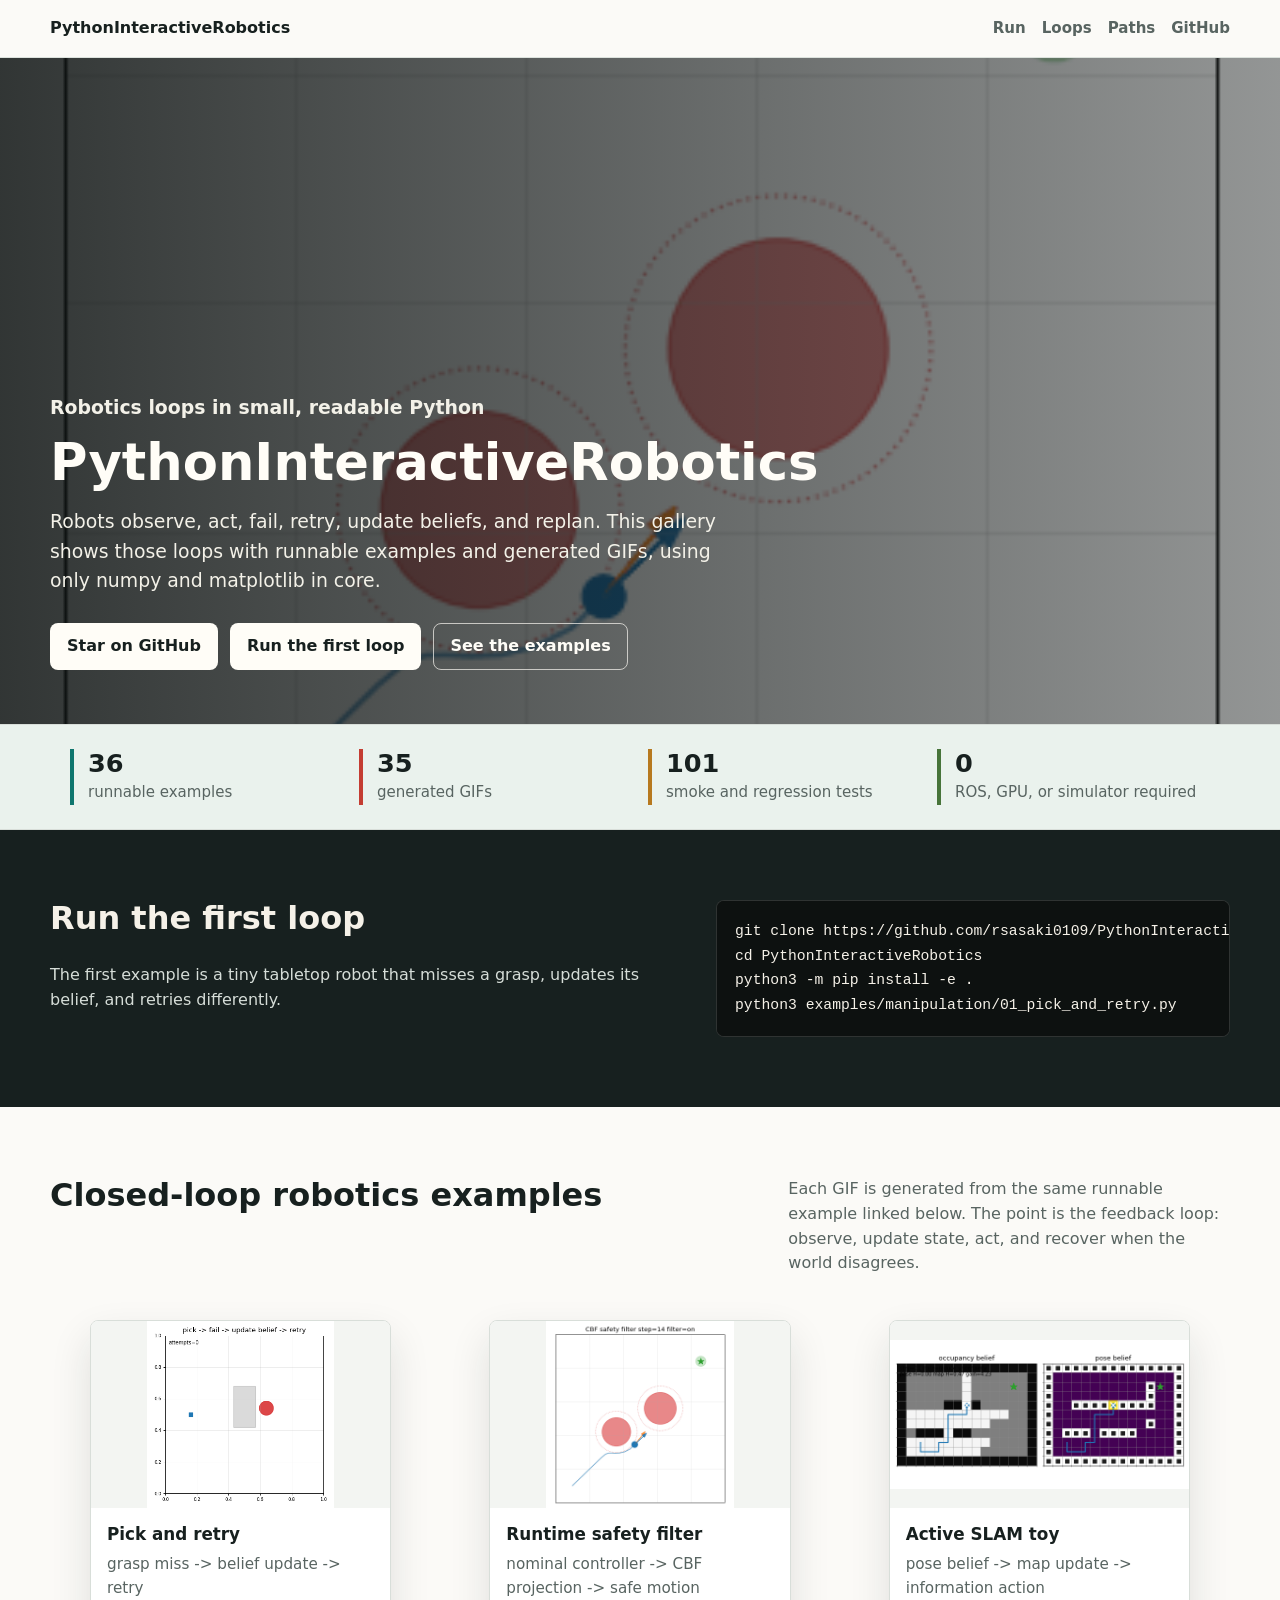
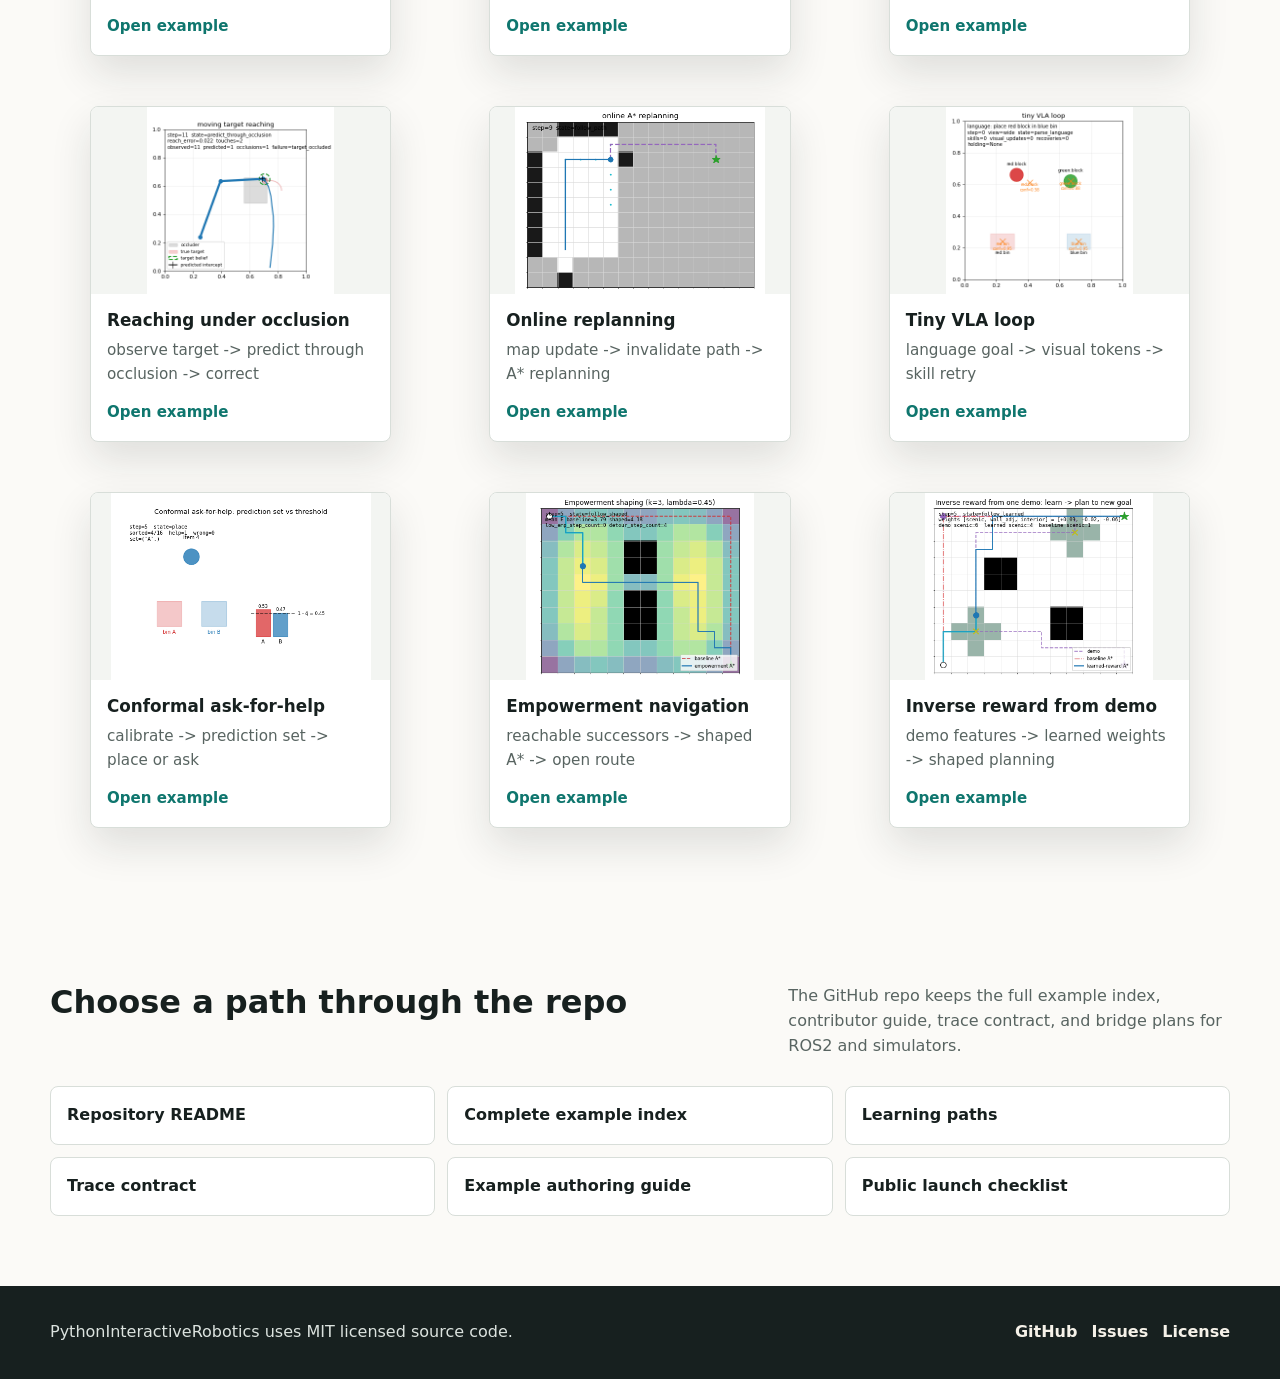
==== docs/index.html @ 3c20626b "Add public gallery and Pages deployment" ====
<!doctype html>
<html lang="en">
  <head>
    <meta charset="utf-8">
    <meta name="viewport" content="width=device-width, initial-scale=1">
    <title>PythonInteractiveRobotics</title>
    <meta
      name="description"
      content="Minimal Python robotics examples for planning, manipulation, active perception, and embodied AI. No ROS, GPU, or heavy simulator."
    >
    <link rel="canonical" href="https://rsasaki0109.github.io/PythonInteractiveRobotics/">
    <meta name="theme-color" content="#17201f">
    <meta property="og:type" content="website">
    <meta property="og:title" content="PythonInteractiveRobotics">
    <meta
      property="og:description"
      content="Minimal Python robotics examples for planning, manipulation, active perception, and embodied AI. No ROS, GPU, or heavy simulator."
    >
    <meta property="og:url" content="https://rsasaki0109.github.io/PythonInteractiveRobotics/">
    <meta
      property="og:image"
      content="https://rsasaki0109.github.io/PythonInteractiveRobotics/assets/gifs/safety_filter_cbf.gif"
    >
    <meta name="twitter:card" content="summary_large_image">
    <meta name="twitter:title" content="PythonInteractiveRobotics">
    <meta
      name="twitter:description"
      content="Closed-loop robotics examples in small, runnable Python with numpy and matplotlib."
    >
    <meta
      name="twitter:image"
      content="https://rsasaki0109.github.io/PythonInteractiveRobotics/assets/gifs/safety_filter_cbf.gif"
    >
    <link rel="stylesheet" href="site.css">
  </head>
  <body>
    <nav class="site-nav" aria-label="Primary navigation">
      <a class="brand" href="#top">PythonInteractiveRobotics</a>
      <div class="nav-links">
        <a href="#run">Run</a>
        <a href="#loops">Loops</a>
        <a href="#paths">Paths</a>
        <a href="https://github.com/rsasaki0109/PythonInteractiveRobotics">GitHub</a>
      </div>
    </nav>

    <header class="hero" id="top">
      <div class="hero-content">
        <p class="eyebrow">Robotics loops in small, readable Python</p>
        <h1>Python<wbr>Interactive<wbr>Robotics</h1>
        <p>
          Robots observe, act, fail, retry, update beliefs, and replan. This
          gallery shows those loops with runnable examples and generated GIFs,
          using only numpy and matplotlib in core.
        </p>
        <div class="hero-actions">
          <a
            class="action-link"
            href="https://github.com/rsasaki0109/PythonInteractiveRobotics"
            aria-label="Star PythonInteractiveRobotics on GitHub"
          >Star on GitHub</a>
          <a class="action-link" href="#run">Run the first loop</a>
          <a class="action-link secondary" href="#loops">See the examples</a>
        </div>
      </div>
    </header>

    <section class="stats" aria-label="Project snapshot">
      <div class="stats-inner">
        <div class="stat">
          <strong>36</strong>
          <span>runnable examples</span>
        </div>
        <div class="stat">
          <strong>35</strong>
          <span>generated GIFs</span>
        </div>
        <div class="stat">
          <strong>101</strong>
          <span>smoke and regression tests</span>
        </div>
        <div class="stat">
          <strong>0</strong>
          <span>ROS, GPU, or simulator required</span>
        </div>
      </div>
    </section>

    <main>
      <section class="section run-panel" id="run">
        <div class="section-inner run-grid">
          <div>
            <h2>Run the first loop</h2>
            <p>
              The first example is a tiny tabletop robot that misses a grasp,
              updates its belief, and retries differently.
            </p>
          </div>
          <pre><code>git clone https://github.com/rsasaki0109/PythonInteractiveRobotics.git
cd PythonInteractiveRobotics
python3 -m pip install -e .
python3 examples/manipulation/01_pick_and_retry.py</code></pre>
        </div>
      </section>

      <section class="section" id="loops">
        <div class="section-inner">
          <div class="section-heading">
            <h2>Closed-loop robotics examples</h2>
            <p>
              Each GIF is generated from the same runnable example linked below.
              The point is the feedback loop: observe, update state, act, and
              recover when the world disagrees.
            </p>
          </div>

          <div class="gallery">
            <figure class="loop-card">
              <img
                src="assets/gifs/pick_and_retry.gif"
                alt="A tabletop robot misses grasps, updates belief, and retries."
              >
              <figcaption>
                <h3>Pick and retry</h3>
                <p>grasp miss -> belief update -> retry</p>
                <a href="https://github.com/rsasaki0109/PythonInteractiveRobotics/blob/main/examples/manipulation/01_pick_and_retry.py">Open example</a>
              </figcaption>
            </figure>

            <figure class="loop-card">
              <img
                src="assets/gifs/safety_filter_cbf.gif"
                alt="A point robot's nominal velocity is projected onto a CBF safe set."
              >
              <figcaption>
                <h3>Runtime safety filter</h3>
                <p>nominal controller -> CBF projection -> safe motion</p>
                <a href="https://github.com/rsasaki0109/PythonInteractiveRobotics/blob/main/examples/navigation/29_safety_filter_cbf.py">Open example</a>
              </figcaption>
            </figure>

            <figure class="loop-card">
              <img
                src="assets/gifs/active_slam_toy.gif"
                alt="An active SLAM agent reduces pose and map uncertainty."
              >
              <figcaption>
                <h3>Active SLAM toy</h3>
                <p>pose belief -> map update -> information action</p>
                <a href="https://github.com/rsasaki0109/PythonInteractiveRobotics/blob/main/examples/navigation/07_active_slam_toy.py">Open example</a>
              </figcaption>
            </figure>

            <figure class="loop-card">
              <img
                src="assets/gifs/moving_target_reaching.gif"
                alt="A two-link arm predicts an occluded moving target and reaches it."
              >
              <figcaption>
                <h3>Reaching under occlusion</h3>
                <p>observe target -> predict through occlusion -> correct</p>
                <a href="https://github.com/rsasaki0109/PythonInteractiveRobotics/blob/main/examples/manipulation/04_moving_target_reaching.py">Open example</a>
              </figcaption>
            </figure>

            <figure class="loop-card">
              <img
                src="assets/gifs/online_replanning_astar.gif"
                alt="A grid robot observes a hidden wall and replans with A star."
              >
              <figcaption>
                <h3>Online replanning</h3>
                <p>map update -> invalidate path -> A* replanning</p>
                <a href="https://github.com/rsasaki0109/PythonInteractiveRobotics/blob/main/examples/navigation/04_online_replanning_astar.py">Open example</a>
              </figcaption>
            </figure>

            <figure class="loop-card">
              <img
                src="assets/gifs/tiny_vla_loop.gif"
                alt="A toy VLA loop parses a goal, reads visual tokens, fails, and retries."
              >
              <figcaption>
                <h3>Tiny VLA loop</h3>
                <p>language goal -> visual tokens -> skill retry</p>
                <a href="https://github.com/rsasaki0109/PythonInteractiveRobotics/blob/main/examples/embodied_ai/19_tiny_vla_loop.py">Open example</a>
              </figcaption>
            </figure>

            <figure class="loop-card">
              <img
                src="assets/gifs/conformal_ask_for_help.gif"
                alt="A sorter asks for help when the conformal prediction set is ambiguous."
              >
              <figcaption>
                <h3>Conformal ask-for-help</h3>
                <p>calibrate -> prediction set -> place or ask</p>
                <a href="https://github.com/rsasaki0109/PythonInteractiveRobotics/blob/main/examples/manipulation/30_conformal_ask_for_help.py">Open example</a>
              </figcaption>
            </figure>

            <figure class="loop-card">
              <img
                src="assets/gifs/empowerment_navigation.gif"
                alt="A grid robot plans through high-empowerment cells."
              >
              <figcaption>
                <h3>Empowerment navigation</h3>
                <p>reachable successors -> shaped A* -> open route</p>
                <a href="https://github.com/rsasaki0109/PythonInteractiveRobotics/blob/main/examples/embodied_ai/32_empowerment_navigation.py">Open example</a>
              </figcaption>
            </figure>

            <figure class="loop-card">
              <img
                src="assets/gifs/inverse_reward_from_demo.gif"
                alt="A grid robot learns a reward from one demonstration and plans to a new goal."
              >
              <figcaption>
                <h3>Inverse reward from demo</h3>
                <p>demo features -> learned weights -> shaped planning</p>
                <a href="https://github.com/rsasaki0109/PythonInteractiveRobotics/blob/main/examples/embodied_ai/33_inverse_reward_from_demo.py">Open example</a>
              </figcaption>
            </figure>
          </div>
        </div>
      </section>

      <section class="section" id="paths">
        <div class="section-inner">
          <div class="section-heading">
            <h2>Choose a path through the repo</h2>
            <p>
              The GitHub repo keeps the full example index, contributor guide,
              trace contract, and bridge plans for ROS2 and simulators.
            </p>
          </div>
          <div class="path-list">
            <a href="https://github.com/rsasaki0109/PythonInteractiveRobotics">Repository README</a>
            <a href="https://github.com/rsasaki0109/PythonInteractiveRobotics/blob/main/examples/README.md">Complete example index</a>
            <a href="learning_paths.md">Learning paths</a>
            <a href="trace.md">Trace contract</a>
            <a href="example_authoring.md">Example authoring guide</a>
            <a href="public_launch.md">Public launch checklist</a>
          </div>
        </div>
      </section>
    </main>

    <footer class="site-footer">
      <div class="section-inner">
        <span>PythonInteractiveRobotics uses MIT licensed source code.</span>
        <div class="footer-links">
          <a href="https://github.com/rsasaki0109/PythonInteractiveRobotics">GitHub</a>
          <a href="https://github.com/rsasaki0109/PythonInteractiveRobotics/issues">Issues</a>
          <a href="https://github.com/rsasaki0109/PythonInteractiveRobotics/blob/main/LICENSE">License</a>
        </div>
      </div>
    </footer>
  </body>
</html>
---- docs/site.css ----
:root {
  color-scheme: light;
  --ink: #17201f;
  --muted: #586461;
  --paper: #fbfaf7;
  --panel: #ffffff;
  --line: #d8ded9;
  --teal: #0f766e;
  --red: #c43d32;
  --gold: #b7791f;
  --green: #47743a;
  --shadow: 0 18px 40px rgba(23, 32, 31, 0.12);
}

* {
  box-sizing: border-box;
}

html {
  scroll-behavior: smooth;
}

body {
  margin: 0;
  background: var(--paper);
  color: var(--ink);
  font-family:
    Inter, ui-sans-serif, system-ui, -apple-system, BlinkMacSystemFont, "Segoe UI",
    sans-serif;
  font-size: 16px;
  line-height: 1.55;
}

a {
  color: inherit;
}

.site-nav {
  align-items: center;
  background: rgba(251, 250, 247, 0.92);
  border-bottom: 1px solid rgba(216, 222, 217, 0.85);
  display: flex;
  gap: 20px;
  justify-content: space-between;
  left: 0;
  min-height: 58px;
  padding: 12px max(20px, calc((100vw - 1180px) / 2));
  position: sticky;
  right: 0;
  top: 0;
  z-index: 10;
}

.brand {
  font-weight: 800;
  text-decoration: none;
}

.nav-links {
  display: flex;
  flex-wrap: wrap;
  gap: 16px;
  justify-content: flex-end;
}

.nav-links a {
  color: var(--muted);
  font-size: 0.94rem;
  font-weight: 700;
  text-decoration: none;
}

.nav-links a:hover {
  color: var(--ink);
}

.hero {
  align-items: end;
  background:
    linear-gradient(90deg, rgba(10, 15, 14, 0.84), rgba(10, 15, 14, 0.44)),
    url("assets/gifs/safety_filter_cbf.gif") center / cover no-repeat;
  color: #fffdf7;
  display: grid;
  min-height: 74vh;
  padding: 84px max(20px, calc((100vw - 1180px) / 2)) 54px;
}

.hero-content {
  max-width: 860px;
  min-width: 0;
}

.eyebrow {
  color: #f0c16a;
  font-size: 0.92rem;
  font-weight: 800;
  margin: 0 0 14px;
}

h1,
h2,
h3,
p {
  margin-top: 0;
}

h1 {
  font-size: 3.2rem;
  line-height: 1.04;
  margin-bottom: 18px;
}

.hero p {
  color: #f3f1e8;
  font-size: 1.18rem;
  max-width: 680px;
}

.hero-actions {
  display: flex;
  flex-wrap: wrap;
  gap: 12px;
  margin-top: 28px;
}

.action-link {
  align-items: center;
  background: #fffdf7;
  border: 1px solid transparent;
  border-radius: 8px;
  color: var(--ink);
  display: inline-flex;
  font-weight: 800;
  min-height: 44px;
  padding: 10px 16px;
  text-decoration: none;
}

.action-link.secondary {
  background: transparent;
  border-color: rgba(255, 253, 247, 0.68);
  color: #fffdf7;
}

.stats {
  background: #eaf2ed;
  border-bottom: 1px solid var(--line);
  border-top: 1px solid var(--line);
}

.stats-inner {
  display: grid;
  gap: 16px;
  grid-template-columns: repeat(4, 1fr);
  margin: 0 auto;
  max-width: 1180px;
  padding: 24px 20px;
}

.stat {
  border-left: 4px solid var(--teal);
  padding-left: 14px;
}

.stat:nth-child(2) {
  border-color: var(--red);
}

.stat:nth-child(3) {
  border-color: var(--gold);
}

.stat:nth-child(4) {
  border-color: var(--green);
}

.stat strong {
  display: block;
  font-size: 1.6rem;
  line-height: 1.15;
}

.stat span {
  color: var(--muted);
  display: block;
  font-size: 0.94rem;
  margin-top: 3px;
}

.section {
  padding: 70px 20px;
}

.section-inner {
  margin: 0 auto;
  max-width: 1180px;
}

.section-heading {
  display: grid;
  gap: 14px;
  grid-template-columns: minmax(0, 0.82fr) minmax(280px, 0.5fr);
  margin-bottom: 28px;
}

.section-heading h2 {
  font-size: 2rem;
  line-height: 1.15;
  margin-bottom: 0;
}

.section-heading p {
  color: var(--muted);
  margin-bottom: 0;
}

.run-panel {
  background: #17201f;
  color: #f5f1e8;
}

.run-grid {
  display: grid;
  gap: 28px;
  grid-template-columns: minmax(0, 0.72fr) minmax(280px, 0.58fr);
}

.run-grid h2 {
  font-size: 2rem;
  line-height: 1.16;
}

.run-grid p {
  color: #d6ddd8;
}

pre {
  background: #0d1110;
  border: 1px solid rgba(255, 255, 255, 0.14);
  border-radius: 8px;
  margin: 0;
  overflow-x: auto;
  padding: 18px;
}

code {
  font-family:
    "SFMono-Regular", Consolas, "Liberation Mono", Menlo, monospace;
  font-size: 0.92rem;
}

.gallery {
  display: grid;
  gap: 18px;
  grid-template-columns: repeat(3, 1fr);
}

.loop-card {
  background: var(--panel);
  border: 1px solid var(--line);
  border-radius: 8px;
  box-shadow: var(--shadow);
  overflow: hidden;
}

.loop-card img {
  aspect-ratio: 16 / 10;
  background: #f3f5f2;
  display: block;
  height: auto;
  object-fit: contain;
  width: 100%;
}

.loop-card figcaption {
  padding: 16px;
}

.loop-card h3 {
  font-size: 1.05rem;
  line-height: 1.25;
  margin-bottom: 8px;
}

.loop-card p {
  color: var(--muted);
  font-size: 0.95rem;
  margin-bottom: 14px;
}

.loop-card a {
  color: var(--teal);
  font-size: 0.94rem;
  font-weight: 800;
  text-decoration: none;
}

.loop-card a:hover {
  text-decoration: underline;
}

.path-list {
  display: grid;
  gap: 12px;
  grid-template-columns: repeat(3, 1fr);
}

.path-list a {
  background: var(--panel);
  border: 1px solid var(--line);
  border-radius: 8px;
  color: var(--ink);
  font-weight: 800;
  min-height: 58px;
  padding: 16px;
  text-decoration: none;
}

.path-list a:hover {
  border-color: var(--teal);
}

.site-footer {
  background: #17201f;
  color: #dce3df;
  padding: 34px 20px;
}

.site-footer .section-inner {
  align-items: center;
  display: flex;
  gap: 18px;
  justify-content: space-between;
}

.footer-links {
  display: flex;
  flex-wrap: wrap;
  gap: 14px;
}

.footer-links a {
  color: #f5f1e8;
  font-weight: 700;
  text-decoration: none;
}

@media (max-width: 920px) {
  .hero {
    min-height: 68vh;
  }

  h1 {
    font-size: 2.4rem;
  }

  .stats-inner,
  .gallery,
  .path-list {
    grid-template-columns: repeat(2, 1fr);
  }

  .section-heading,
  .run-grid {
    grid-template-columns: 1fr;
  }
}

@media (max-width: 640px) {
  body {
    font-size: 15px;
  }

  .site-nav {
    align-items: flex-start;
    flex-direction: column;
    gap: 8px;
  }

  .nav-links {
    justify-content: flex-start;
  }

  .hero {
    min-height: 66vh;
    padding-top: 58px;
  }

  h1 {
    font-size: 2rem;
  }

  .hero p {
    font-size: 1rem;
  }

  .stats-inner,
  .gallery,
  .path-list {
    grid-template-columns: 1fr;
  }

  .site-footer .section-inner {
    align-items: flex-start;
    flex-direction: column;
  }
}
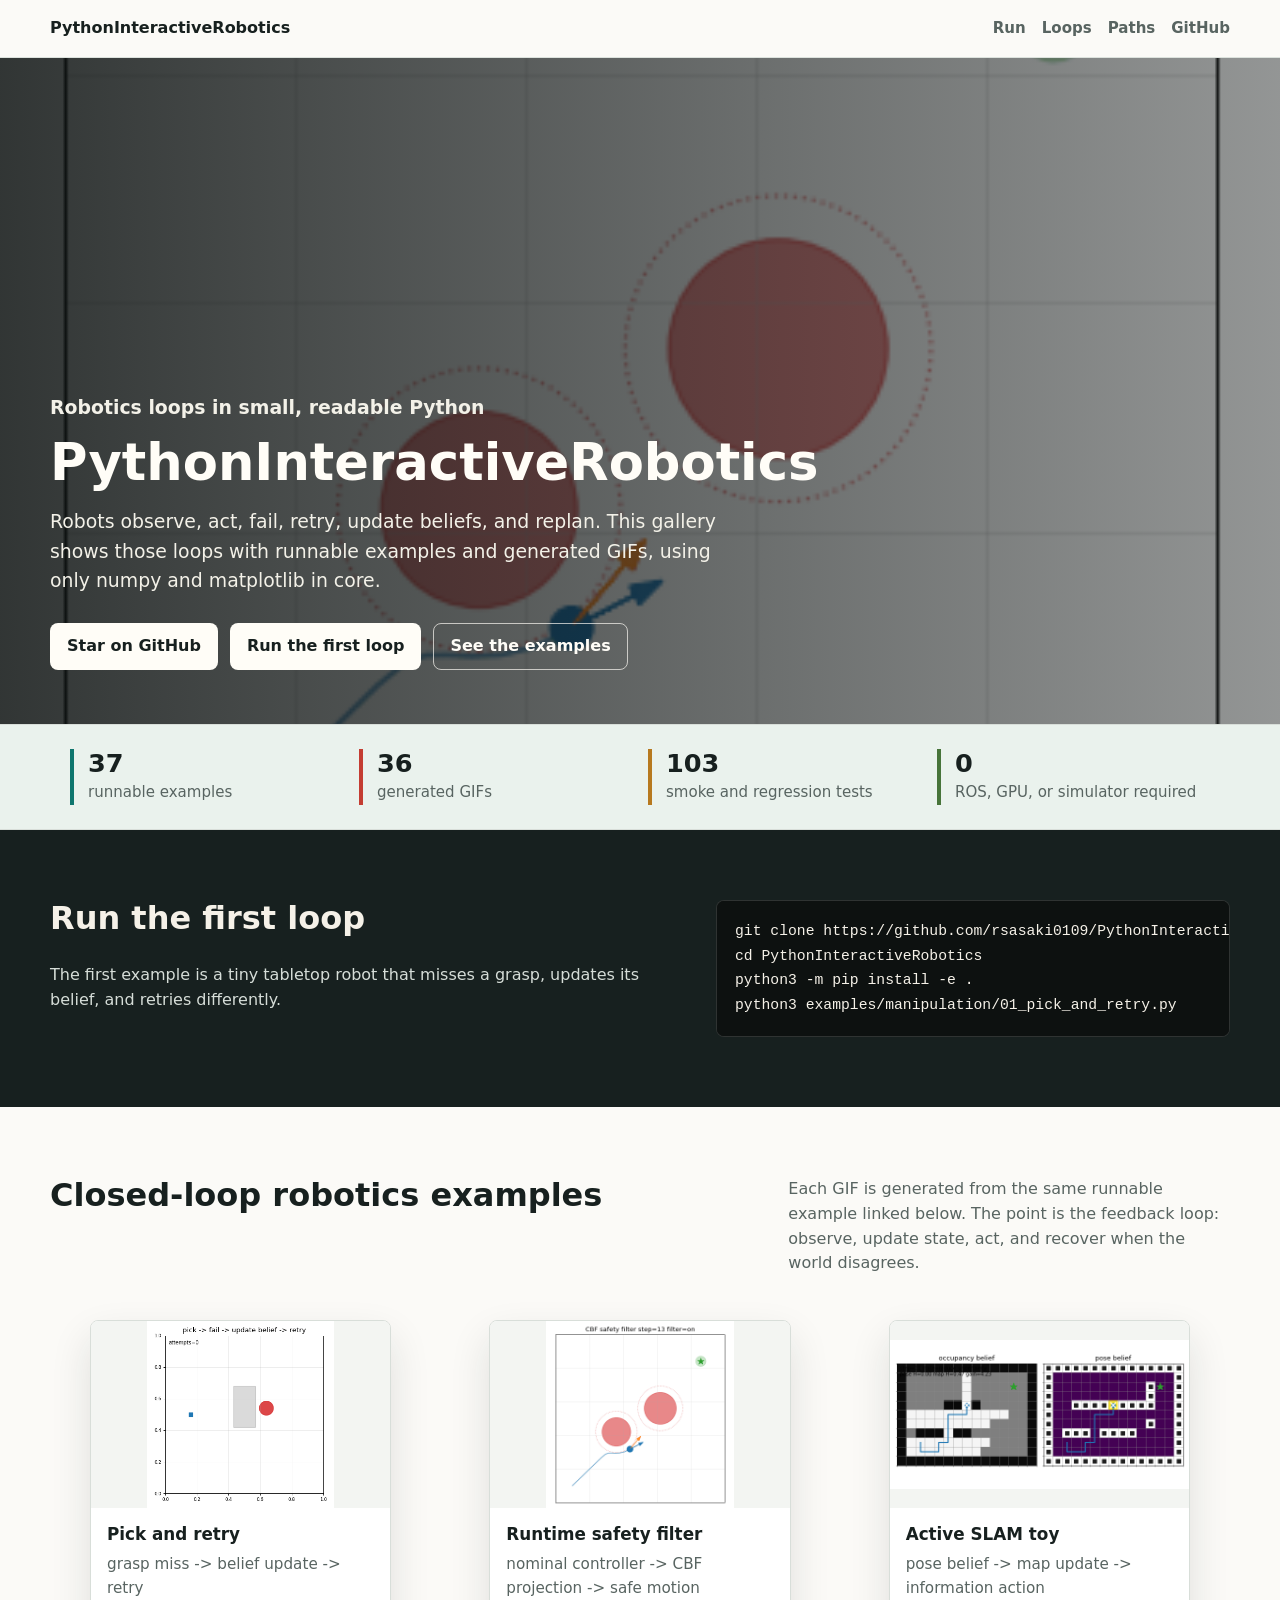
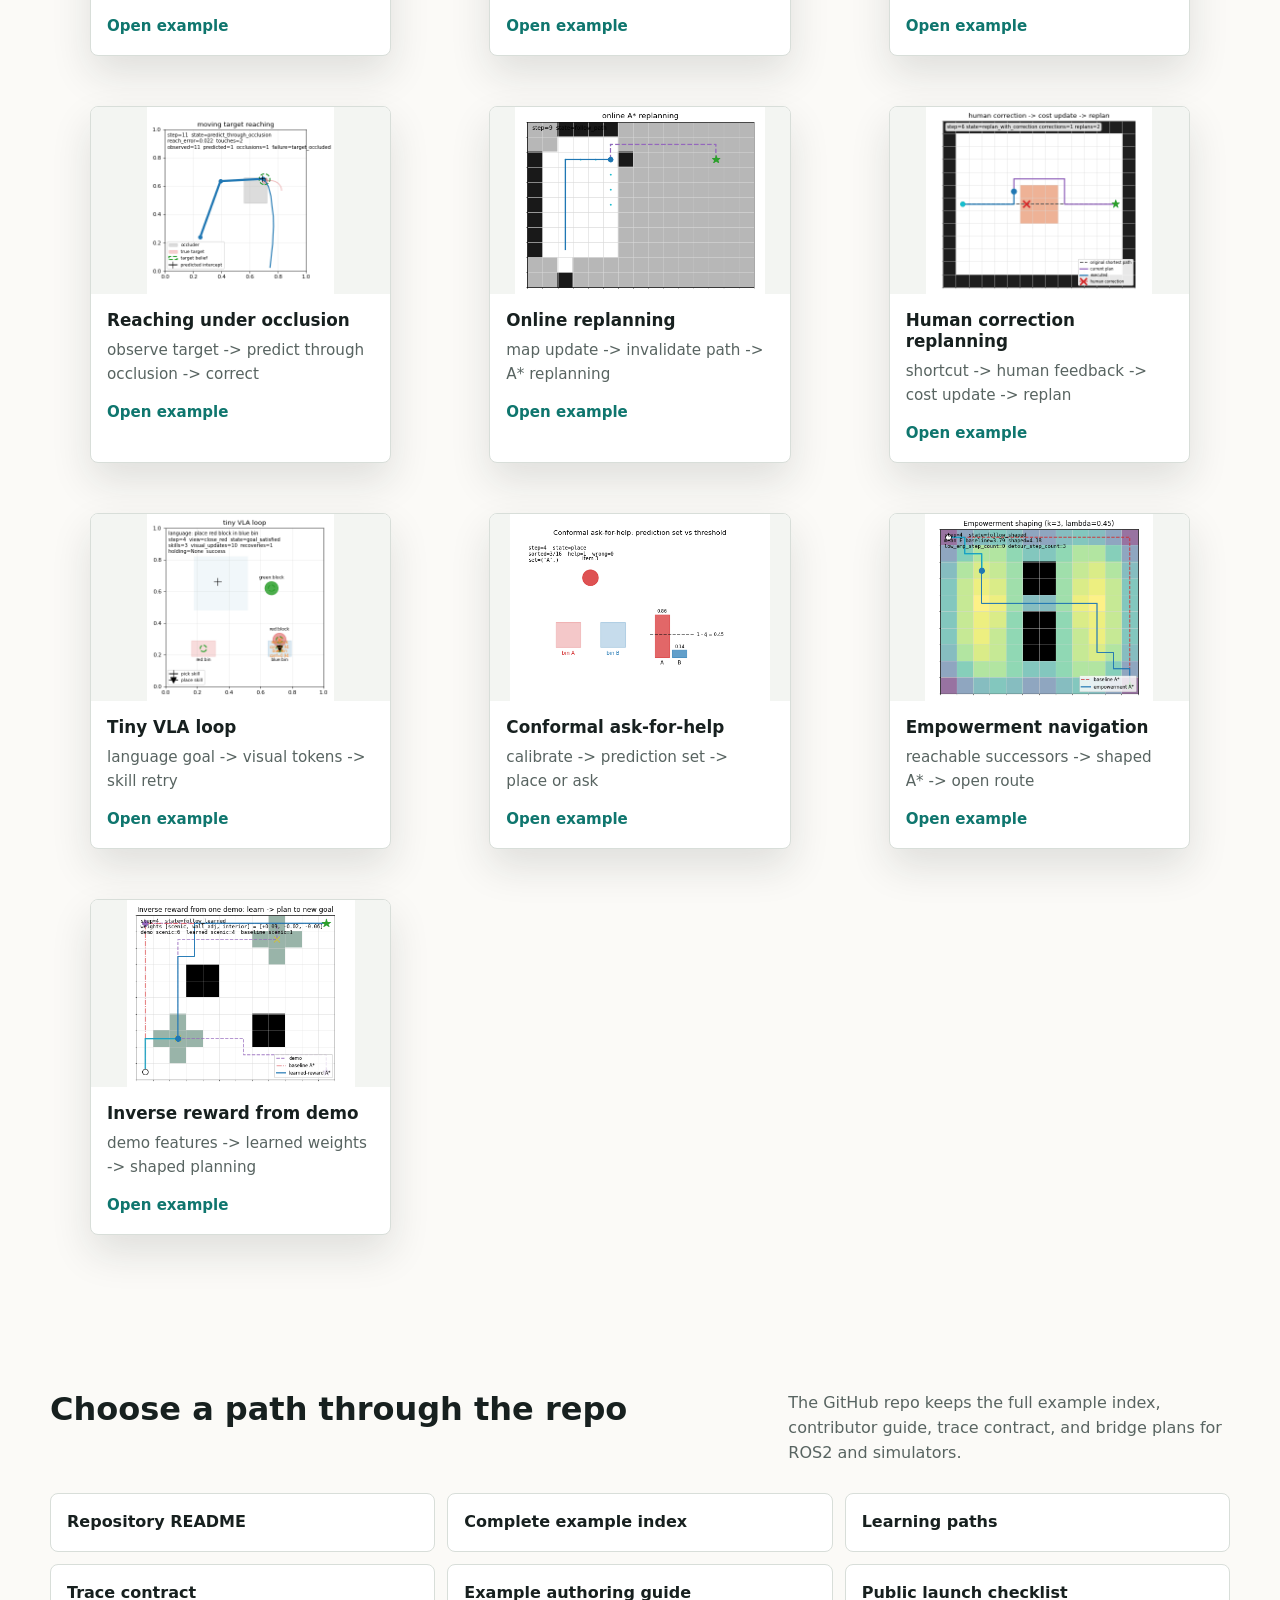
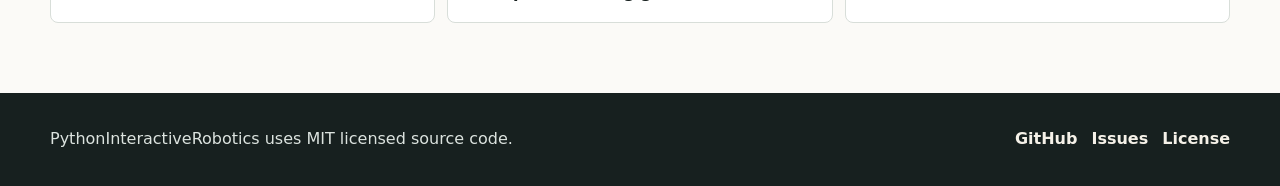
==== commit 6f0866d7: "Add human correction replanning example" ====
--- a/docs/index.html
+++ b/docs/index.html
@@ -68,15 +68,15 @@
     <section class="stats" aria-label="Project snapshot">
       <div class="stats-inner">
         <div class="stat">
+          <strong>37</strong>
+          <span>runnable examples</span>
+        </div>
+        <div class="stat">
           <strong>36</strong>
-          <span>runnable examples</span>
-        </div>
-        <div class="stat">
-          <strong>35</strong>
           <span>generated GIFs</span>
         </div>
         <div class="stat">
-          <strong>101</strong>
+          <strong>103</strong>
           <span>smoke and regression tests</span>
         </div>
         <div class="stat">
@@ -177,6 +177,18 @@
 
             <figure class="loop-card">
               <img
+                src="assets/gifs/human_correction_replanning.gif"
+                alt="A grid robot receives human correction, raises a zone's cost, and replans around it."
+              >
+              <figcaption>
+                <h3>Human correction replanning</h3>
+                <p>shortcut -> human feedback -> cost update -> replan</p>
+                <a href="https://github.com/rsasaki0109/PythonInteractiveRobotics/blob/main/examples/navigation/34_human_correction_replanning.py">Open example</a>
+              </figcaption>
+            </figure>
+
+            <figure class="loop-card">
+              <img
                 src="assets/gifs/tiny_vla_loop.gif"
                 alt="A toy VLA loop parses a goal, reads visual tokens, fails, and retries."
               >
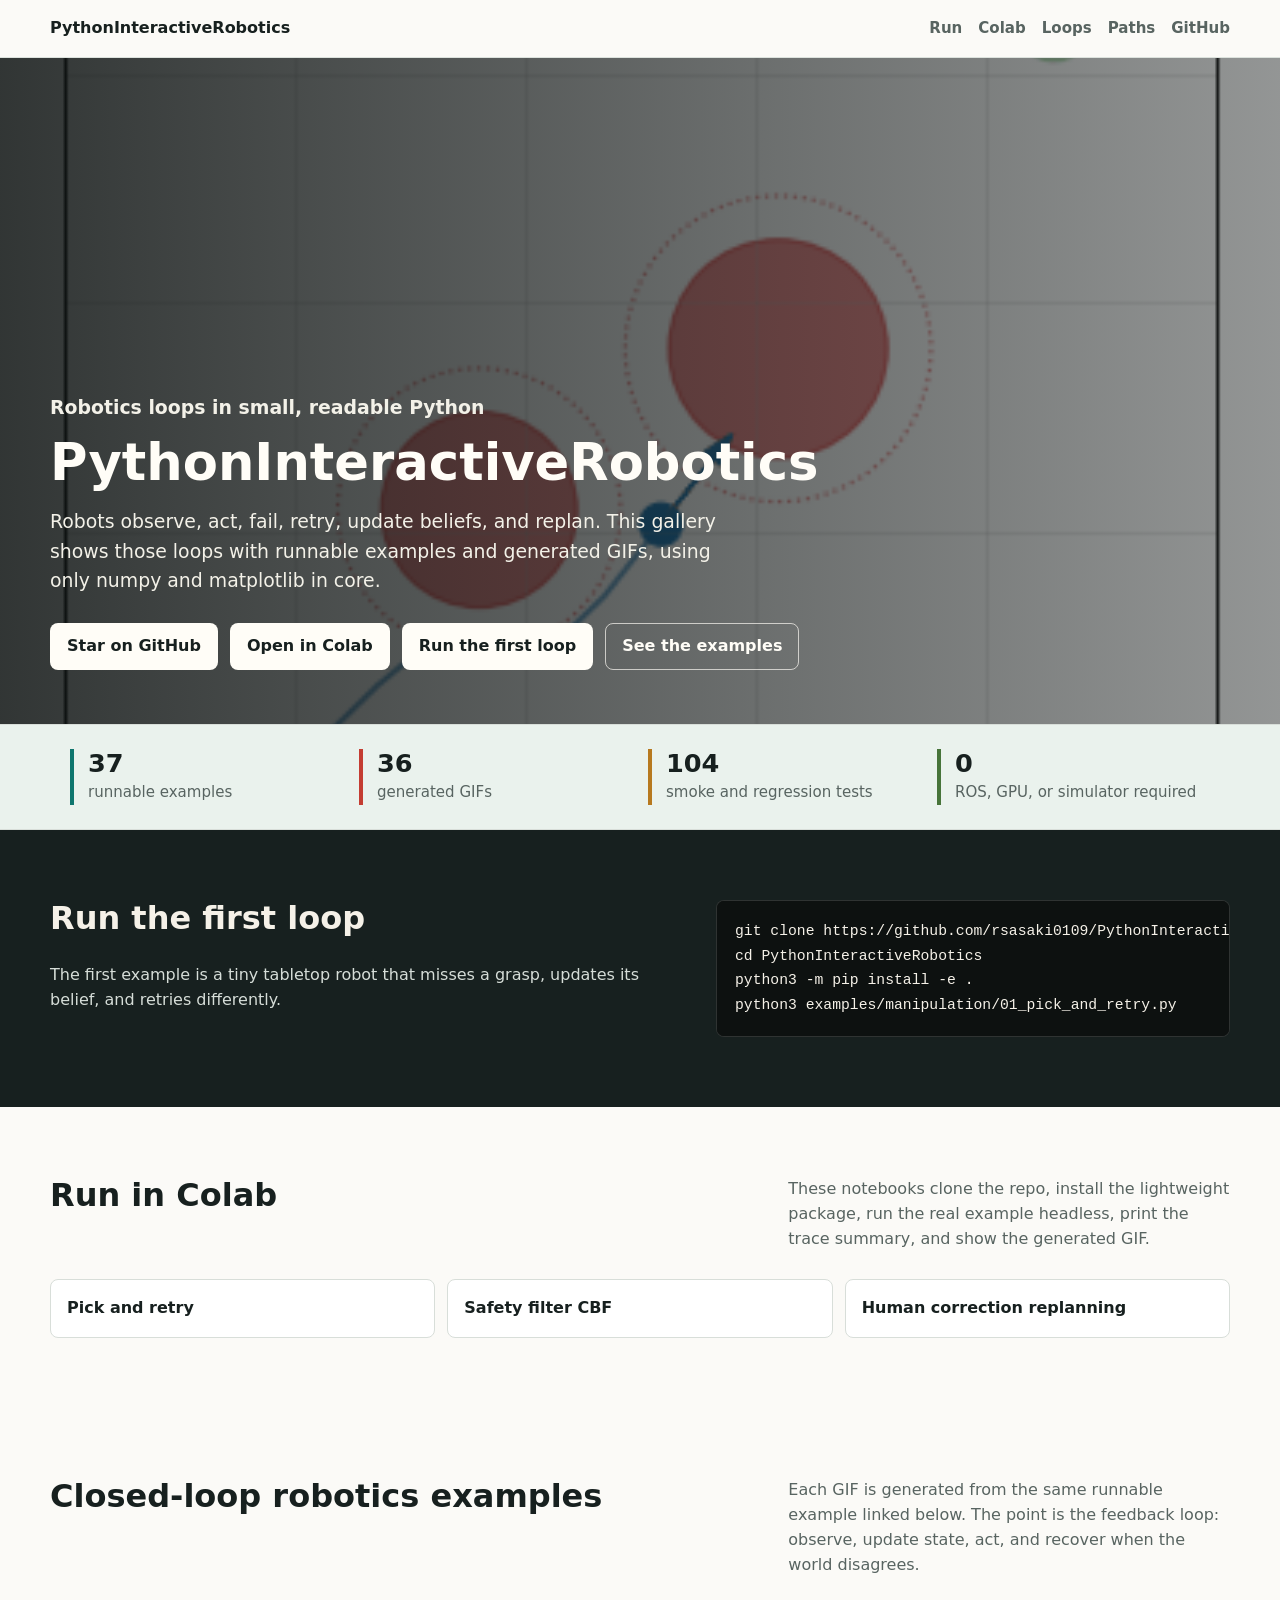
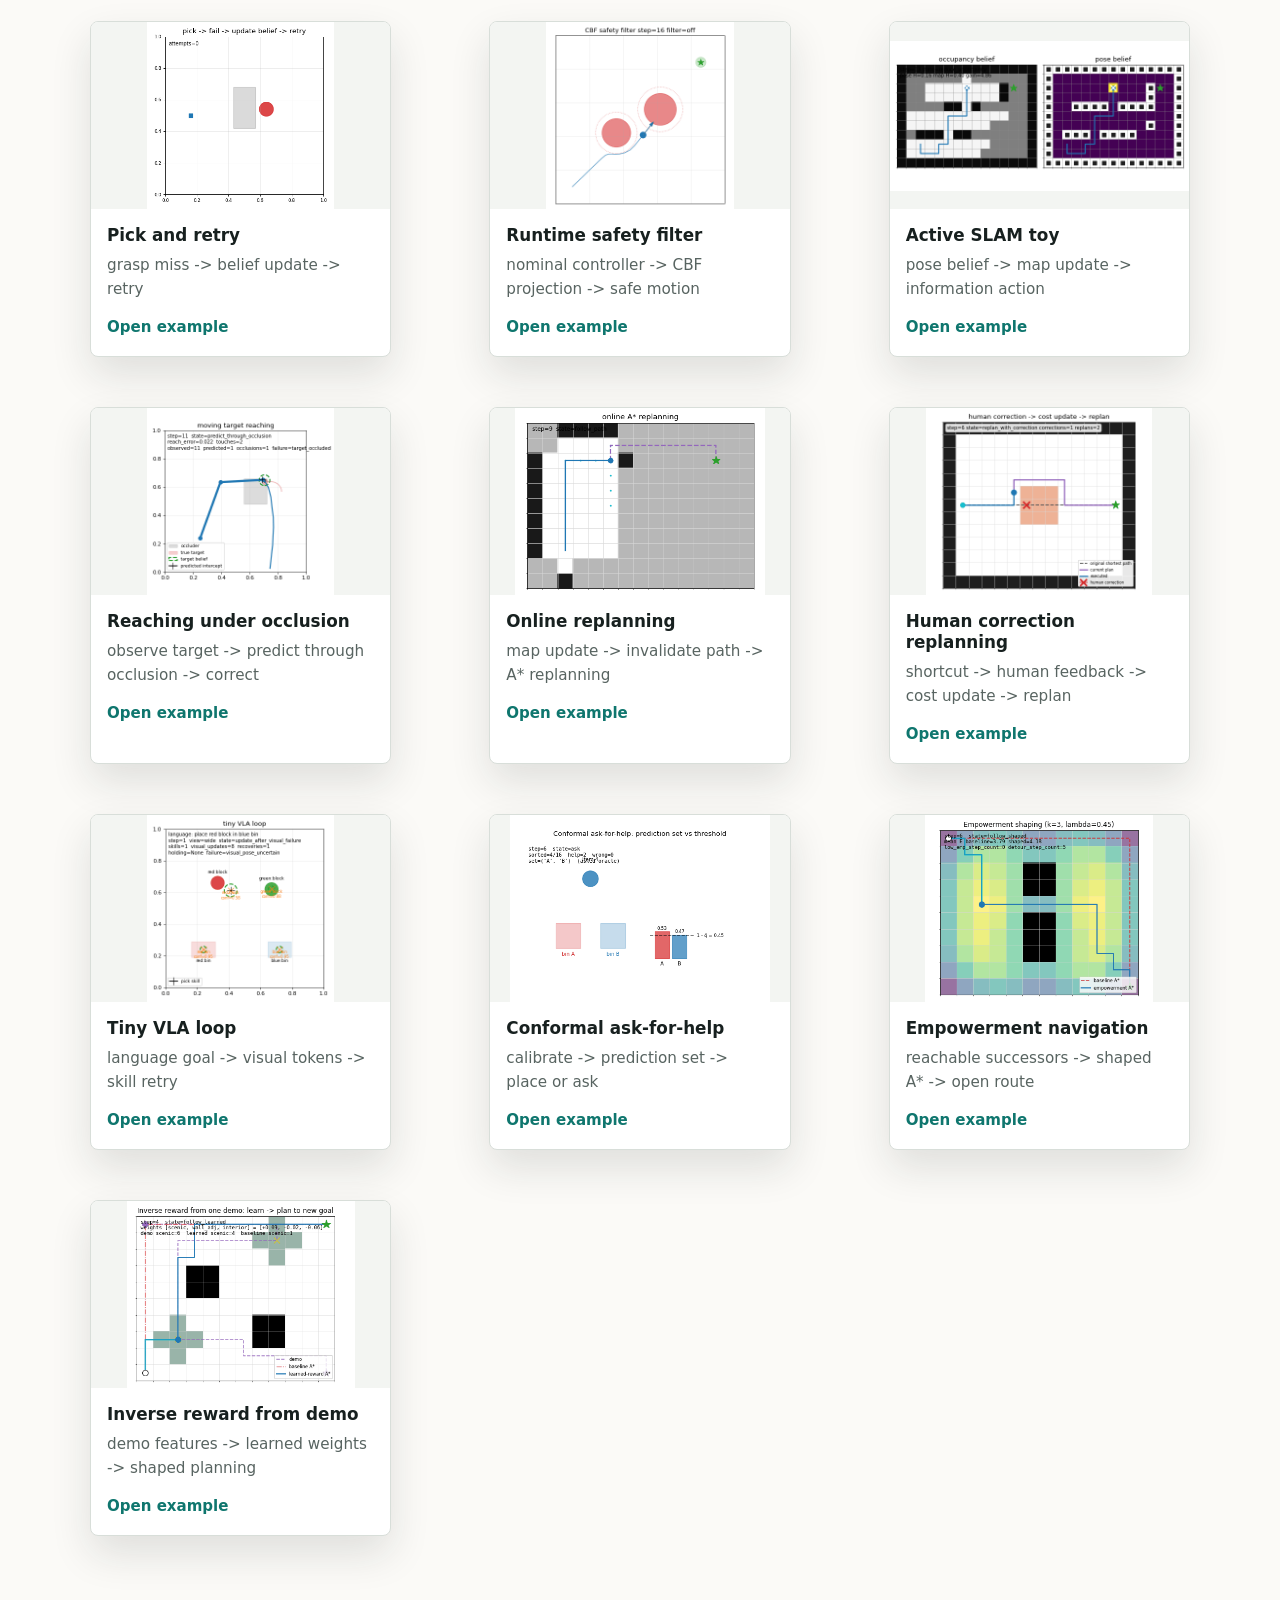
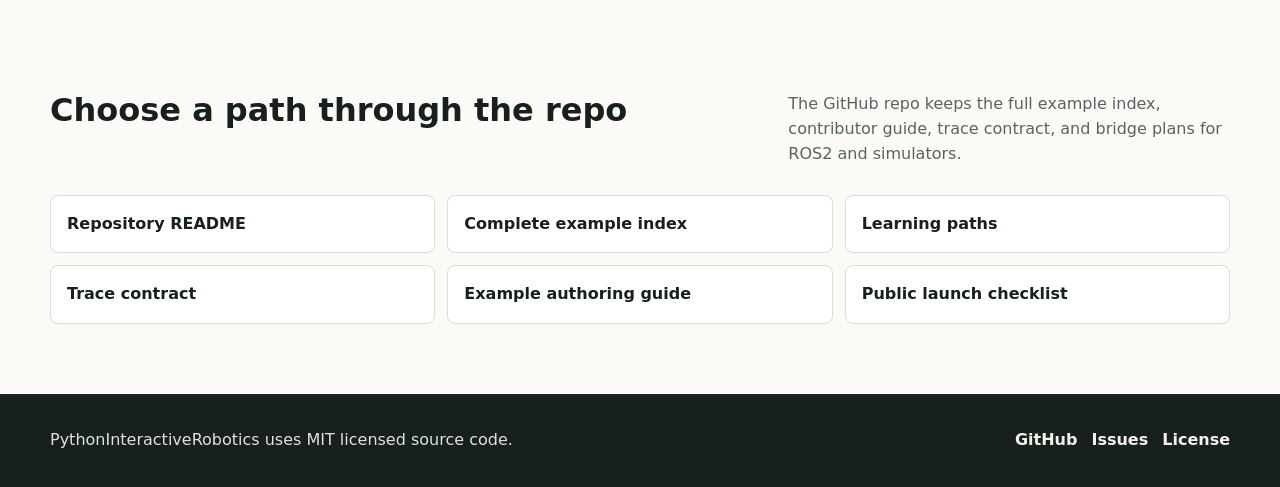
==== commit d3c5a0ff: "Add Colab notebooks for flagship loops" ====
--- a/docs/index.html
+++ b/docs/index.html
@@ -38,6 +38,7 @@
       <a class="brand" href="#top">PythonInteractiveRobotics</a>
       <div class="nav-links">
         <a href="#run">Run</a>
+        <a href="#colab">Colab</a>
         <a href="#loops">Loops</a>
         <a href="#paths">Paths</a>
         <a href="https://github.com/rsasaki0109/PythonInteractiveRobotics">GitHub</a>
@@ -59,6 +60,10 @@
             href="https://github.com/rsasaki0109/PythonInteractiveRobotics"
             aria-label="Star PythonInteractiveRobotics on GitHub"
           >Star on GitHub</a>
+          <a
+            class="action-link"
+            href="https://colab.research.google.com/github/rsasaki0109/PythonInteractiveRobotics/blob/main/notebooks/human_correction_replanning.ipynb"
+          >Open in Colab</a>
           <a class="action-link" href="#run">Run the first loop</a>
           <a class="action-link secondary" href="#loops">See the examples</a>
         </div>
@@ -76,7 +81,7 @@
           <span>generated GIFs</span>
         </div>
         <div class="stat">
-          <strong>103</strong>
+          <strong>104</strong>
           <span>smoke and regression tests</span>
         </div>
         <div class="stat">
@@ -100,6 +105,24 @@
 cd PythonInteractiveRobotics
 python3 -m pip install -e .
 python3 examples/manipulation/01_pick_and_retry.py</code></pre>
+        </div>
+      </section>
+
+      <section class="section" id="colab">
+        <div class="section-inner">
+          <div class="section-heading">
+            <h2>Run in Colab</h2>
+            <p>
+              These notebooks clone the repo, install the lightweight package,
+              run the real example headless, print the trace summary, and show
+              the generated GIF.
+            </p>
+          </div>
+          <div class="path-list">
+            <a href="https://colab.research.google.com/github/rsasaki0109/PythonInteractiveRobotics/blob/main/notebooks/pick_and_retry.ipynb">Pick and retry</a>
+            <a href="https://colab.research.google.com/github/rsasaki0109/PythonInteractiveRobotics/blob/main/notebooks/safety_filter_cbf.ipynb">Safety filter CBF</a>
+            <a href="https://colab.research.google.com/github/rsasaki0109/PythonInteractiveRobotics/blob/main/notebooks/human_correction_replanning.ipynb">Human correction replanning</a>
+          </div>
         </div>
       </section>
 
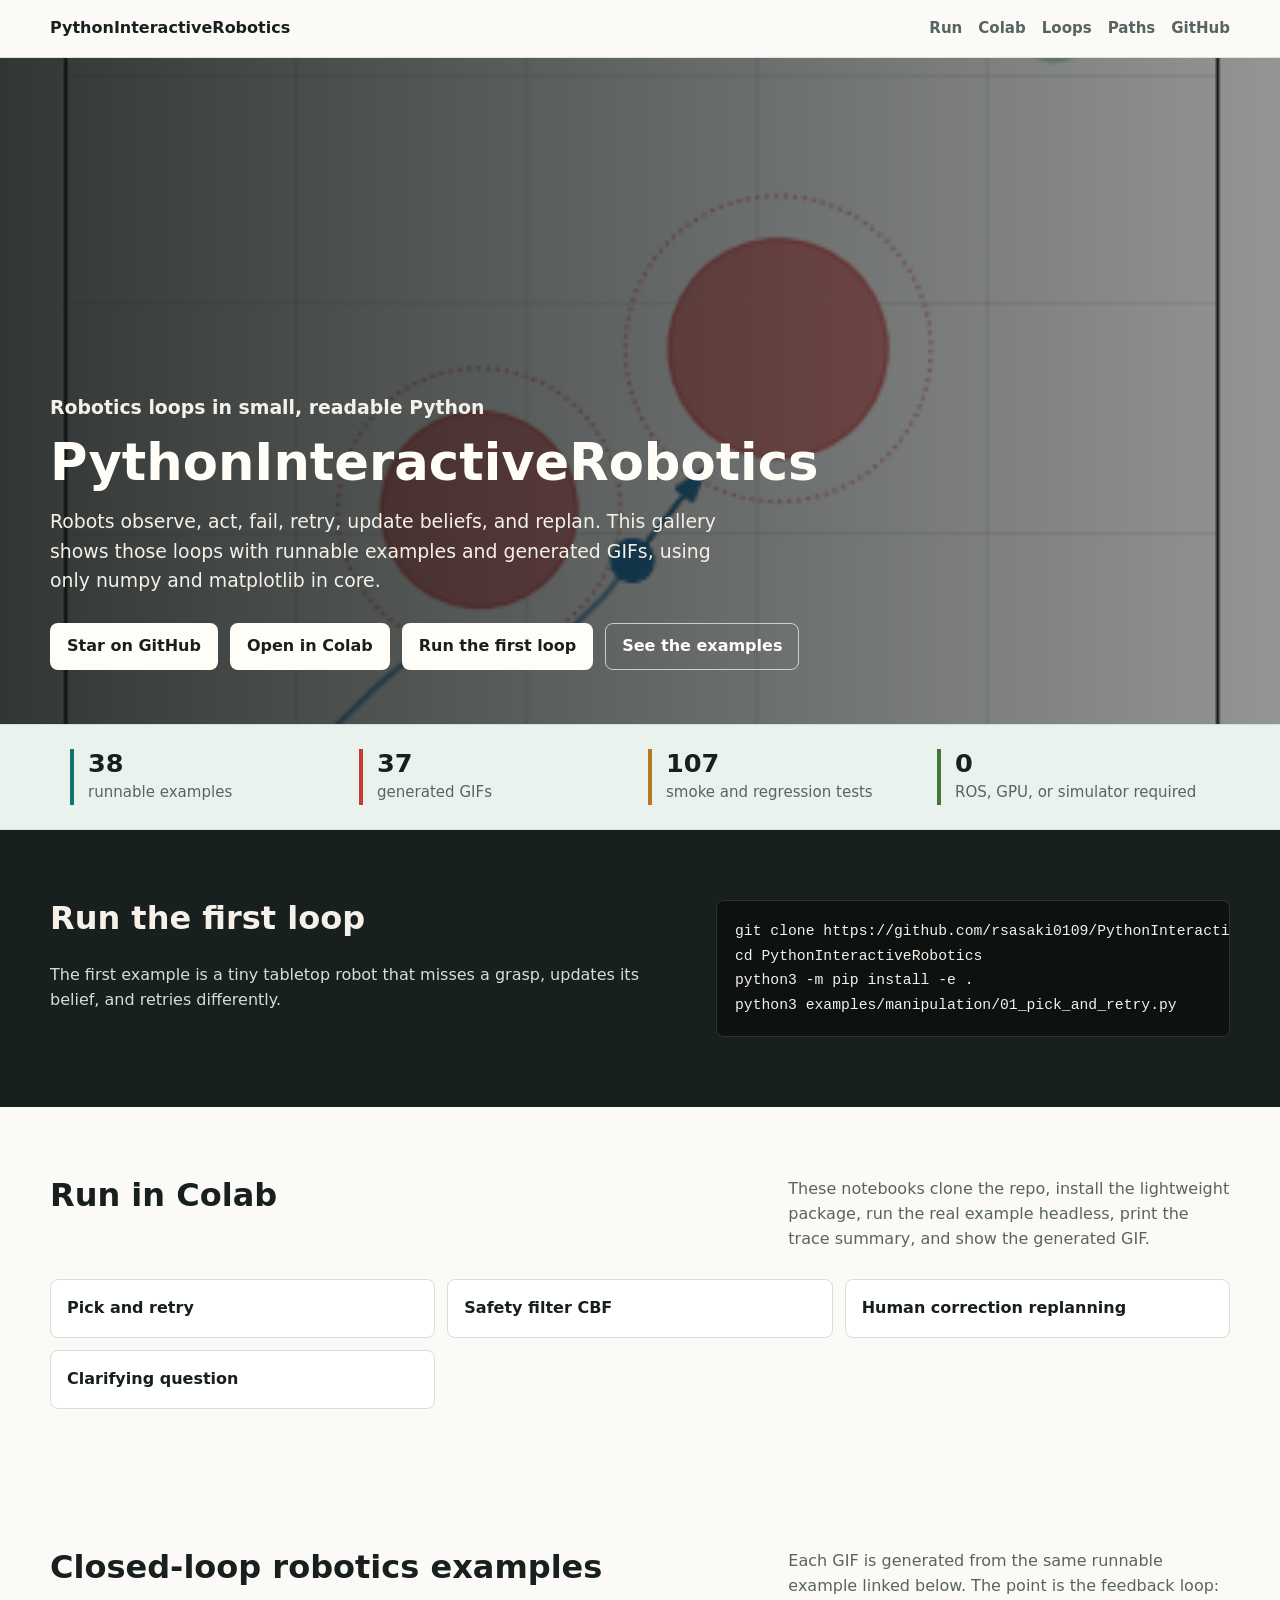
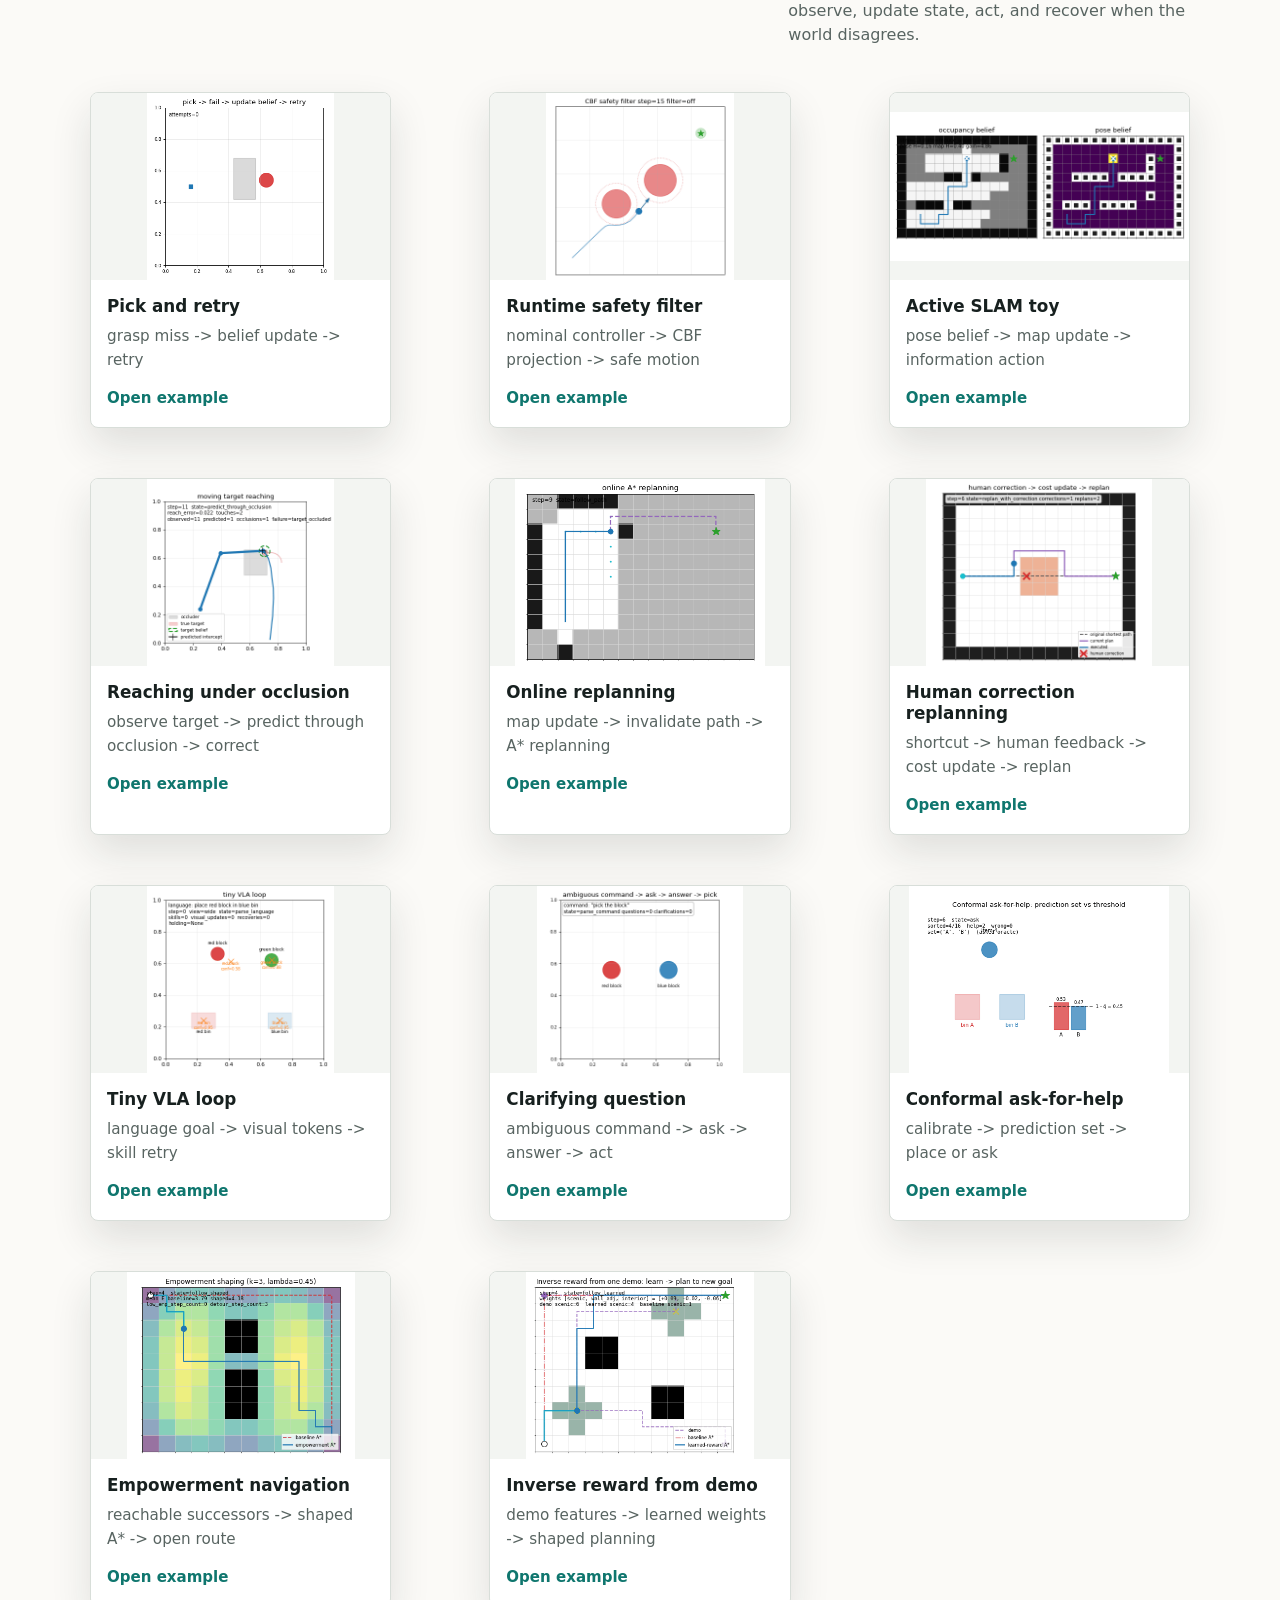
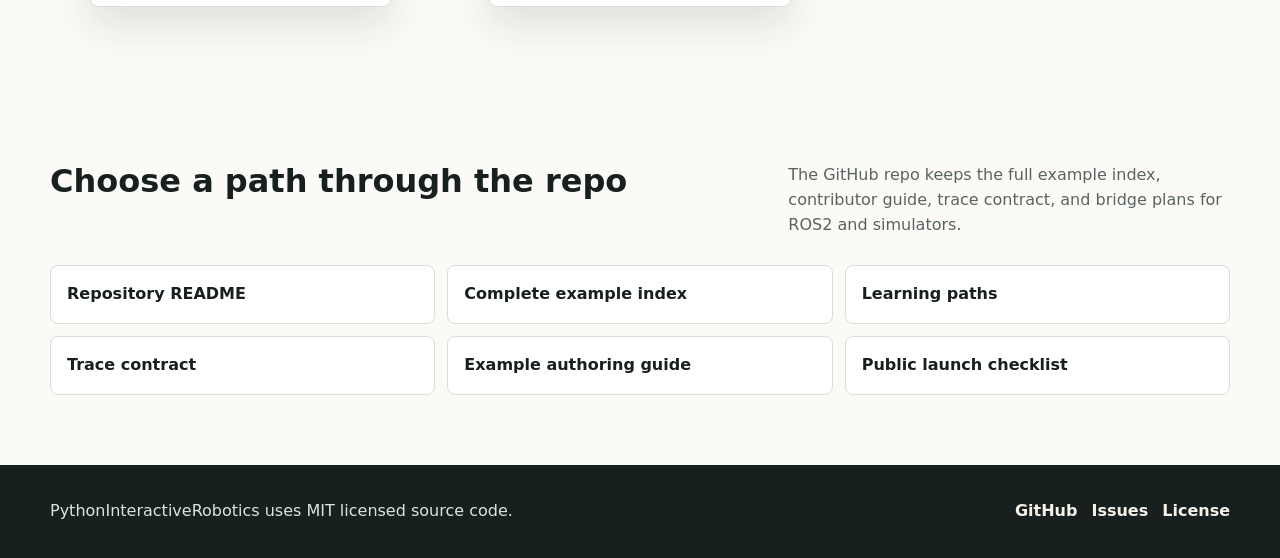
==== commit 0a674811: "Add clarifying question example" ====
--- a/docs/index.html
+++ b/docs/index.html
@@ -73,15 +73,15 @@
     <section class="stats" aria-label="Project snapshot">
       <div class="stats-inner">
         <div class="stat">
+          <strong>38</strong>
+          <span>runnable examples</span>
+        </div>
+        <div class="stat">
           <strong>37</strong>
-          <span>runnable examples</span>
+          <span>generated GIFs</span>
         </div>
         <div class="stat">
-          <strong>36</strong>
-          <span>generated GIFs</span>
-        </div>
-        <div class="stat">
-          <strong>104</strong>
+          <strong>107</strong>
           <span>smoke and regression tests</span>
         </div>
         <div class="stat">
@@ -122,6 +122,7 @@
             <a href="https://colab.research.google.com/github/rsasaki0109/PythonInteractiveRobotics/blob/main/notebooks/pick_and_retry.ipynb">Pick and retry</a>
             <a href="https://colab.research.google.com/github/rsasaki0109/PythonInteractiveRobotics/blob/main/notebooks/safety_filter_cbf.ipynb">Safety filter CBF</a>
             <a href="https://colab.research.google.com/github/rsasaki0109/PythonInteractiveRobotics/blob/main/notebooks/human_correction_replanning.ipynb">Human correction replanning</a>
+            <a href="https://colab.research.google.com/github/rsasaki0109/PythonInteractiveRobotics/blob/main/notebooks/clarifying_question.ipynb">Clarifying question</a>
           </div>
         </div>
       </section>
@@ -224,6 +225,18 @@
 
             <figure class="loop-card">
               <img
+                src="assets/gifs/clarifying_question.gif"
+                alt="A tabletop robot asks which block before picking from an ambiguous command."
+              >
+              <figcaption>
+                <h3>Clarifying question</h3>
+                <p>ambiguous command -> ask -> answer -> act</p>
+                <a href="https://github.com/rsasaki0109/PythonInteractiveRobotics/blob/main/examples/embodied_ai/35_clarifying_question.py">Open example</a>
+              </figcaption>
+            </figure>
+
+            <figure class="loop-card">
+              <img
                 src="assets/gifs/conformal_ask_for_help.gif"
                 alt="A sorter asks for help when the conformal prediction set is ambiguous."
               >
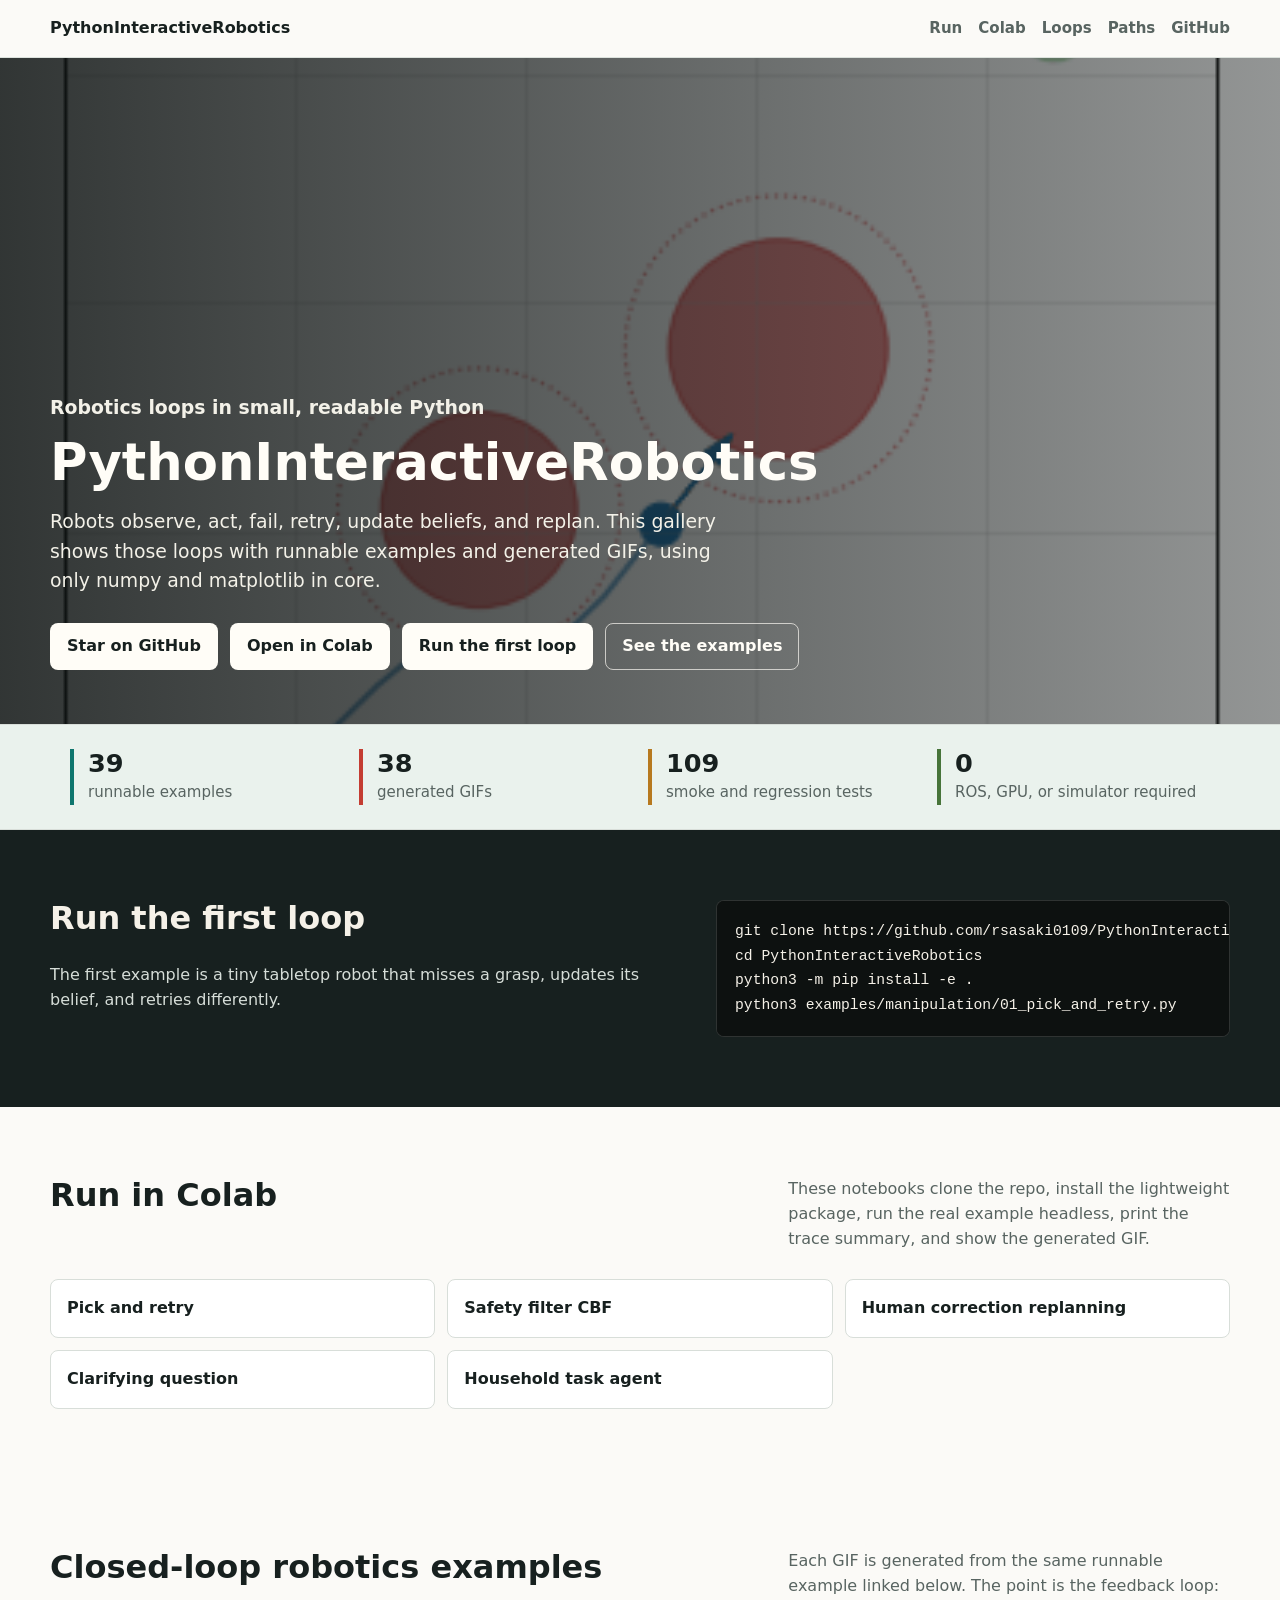
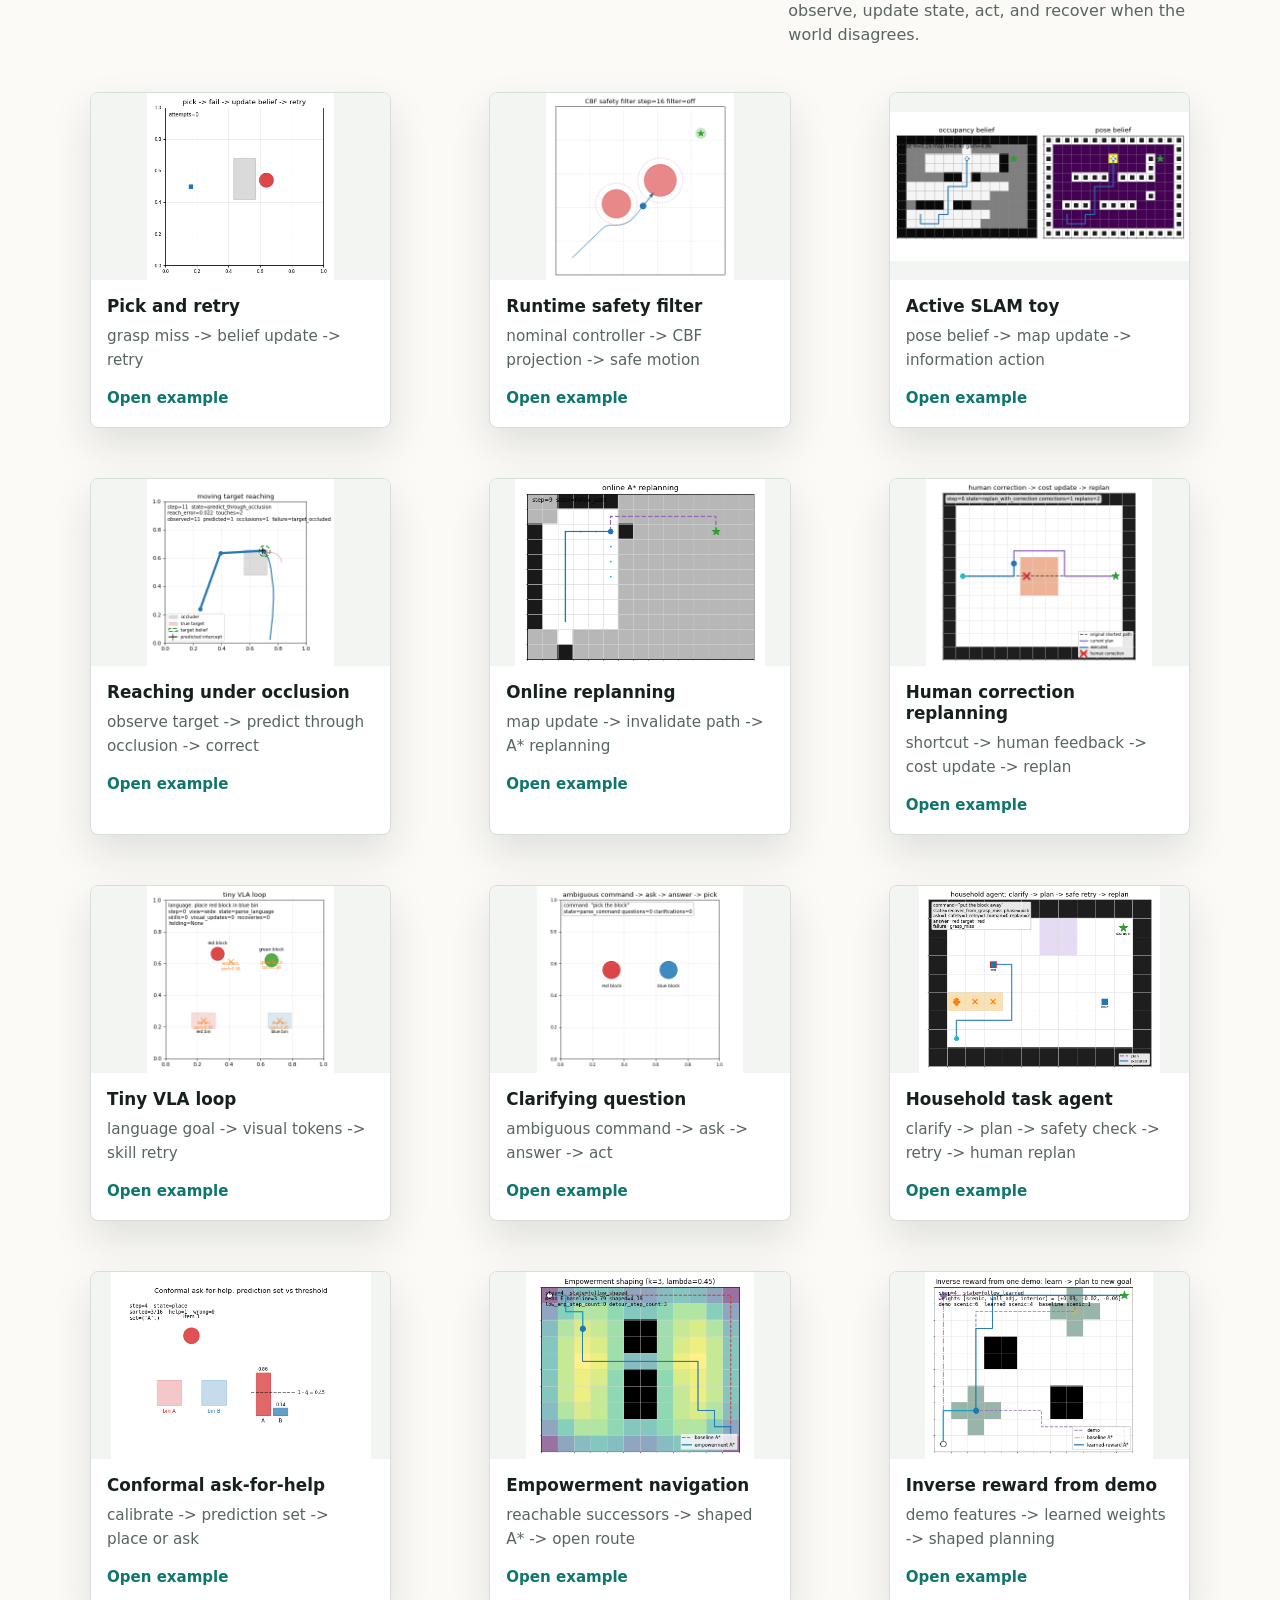
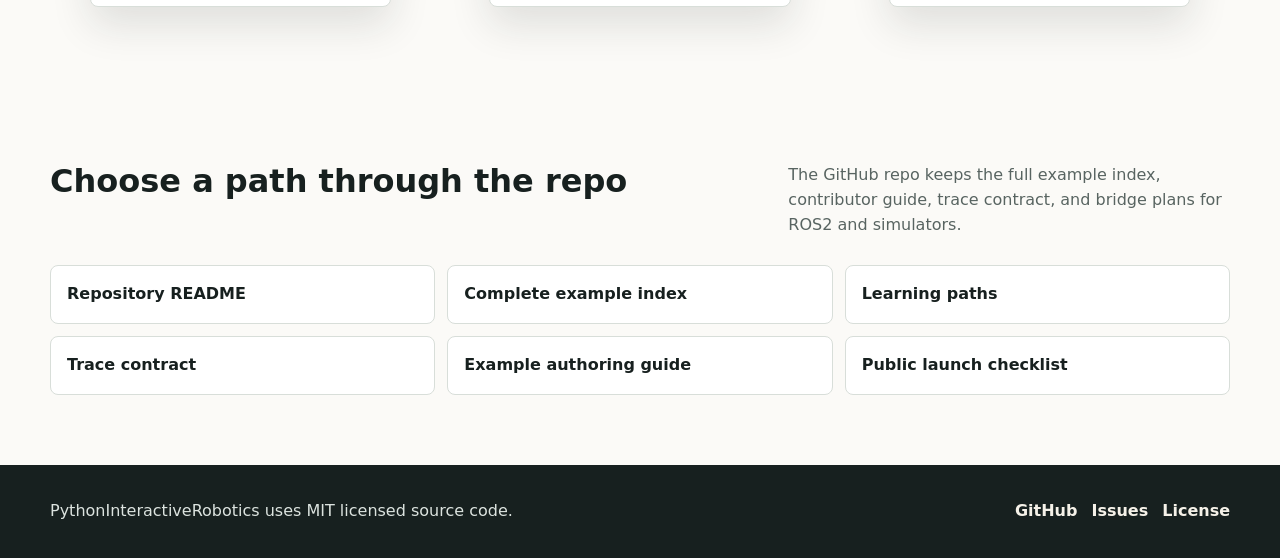
==== commit 8d3ca019: "Add household task agent demo" ====
--- a/docs/index.html
+++ b/docs/index.html
@@ -62,7 +62,7 @@
           >Star on GitHub</a>
           <a
             class="action-link"
-            href="https://colab.research.google.com/github/rsasaki0109/PythonInteractiveRobotics/blob/main/notebooks/human_correction_replanning.ipynb"
+            href="https://colab.research.google.com/github/rsasaki0109/PythonInteractiveRobotics/blob/main/notebooks/household_task_agent.ipynb"
           >Open in Colab</a>
           <a class="action-link" href="#run">Run the first loop</a>
           <a class="action-link secondary" href="#loops">See the examples</a>
@@ -73,15 +73,15 @@
     <section class="stats" aria-label="Project snapshot">
       <div class="stats-inner">
         <div class="stat">
+          <strong>39</strong>
+          <span>runnable examples</span>
+        </div>
+        <div class="stat">
           <strong>38</strong>
-          <span>runnable examples</span>
+          <span>generated GIFs</span>
         </div>
         <div class="stat">
-          <strong>37</strong>
-          <span>generated GIFs</span>
-        </div>
-        <div class="stat">
-          <strong>107</strong>
+          <strong>109</strong>
           <span>smoke and regression tests</span>
         </div>
         <div class="stat">
@@ -123,6 +123,7 @@
             <a href="https://colab.research.google.com/github/rsasaki0109/PythonInteractiveRobotics/blob/main/notebooks/safety_filter_cbf.ipynb">Safety filter CBF</a>
             <a href="https://colab.research.google.com/github/rsasaki0109/PythonInteractiveRobotics/blob/main/notebooks/human_correction_replanning.ipynb">Human correction replanning</a>
             <a href="https://colab.research.google.com/github/rsasaki0109/PythonInteractiveRobotics/blob/main/notebooks/clarifying_question.ipynb">Clarifying question</a>
+            <a href="https://colab.research.google.com/github/rsasaki0109/PythonInteractiveRobotics/blob/main/notebooks/household_task_agent.ipynb">Household task agent</a>
           </div>
         </div>
       </section>
@@ -237,6 +238,18 @@
 
             <figure class="loop-card">
               <img
+                src="assets/gifs/household_task_agent.gif"
+                alt="A household robot clarifies an ambiguous command, replans around unsafe and human-corrected zones, retries a grasp, and stores the block."
+              >
+              <figcaption>
+                <h3>Household task agent</h3>
+                <p>clarify -> plan -> safety check -> retry -> human replan</p>
+                <a href="https://github.com/rsasaki0109/PythonInteractiveRobotics/blob/main/examples/embodied_ai/36_household_task_agent.py">Open example</a>
+              </figcaption>
+            </figure>
+
+            <figure class="loop-card">
+              <img
                 src="assets/gifs/conformal_ask_for_help.gif"
                 alt="A sorter asks for help when the conformal prediction set is ambiguous."
               >
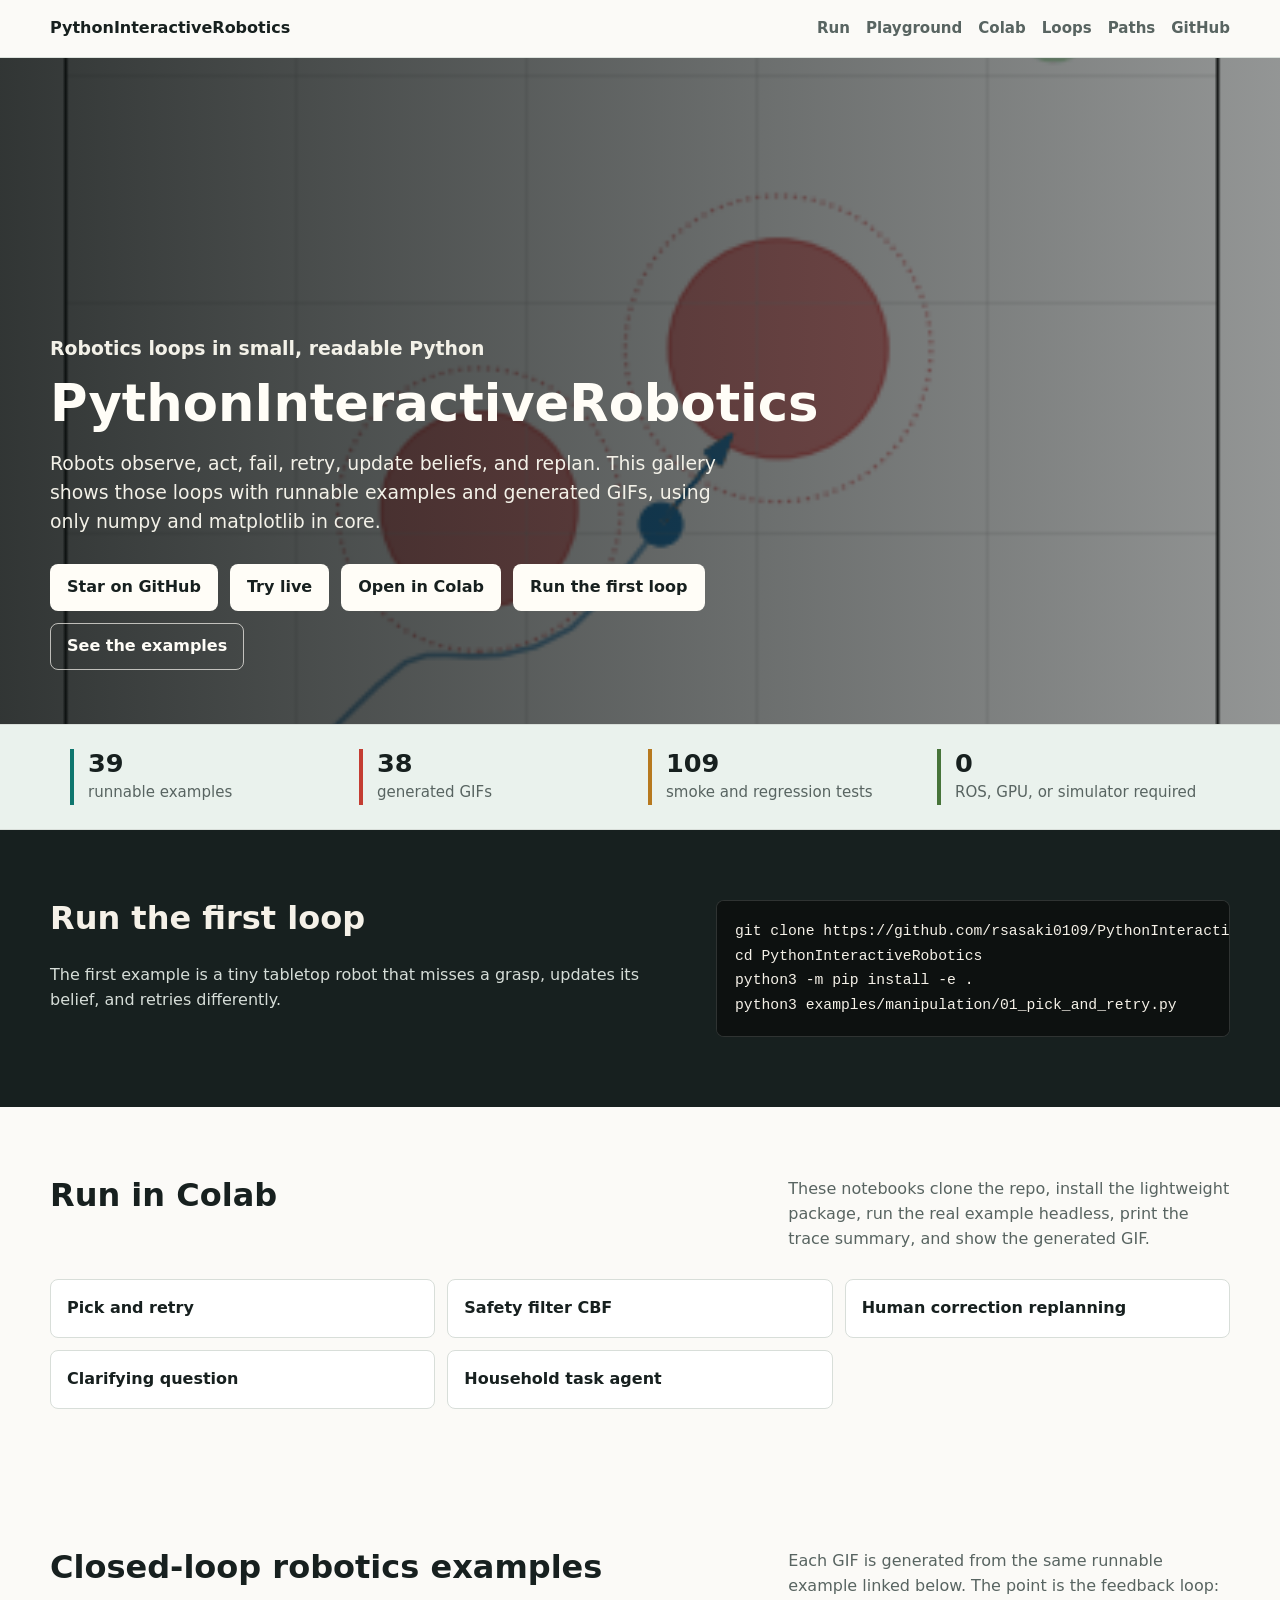
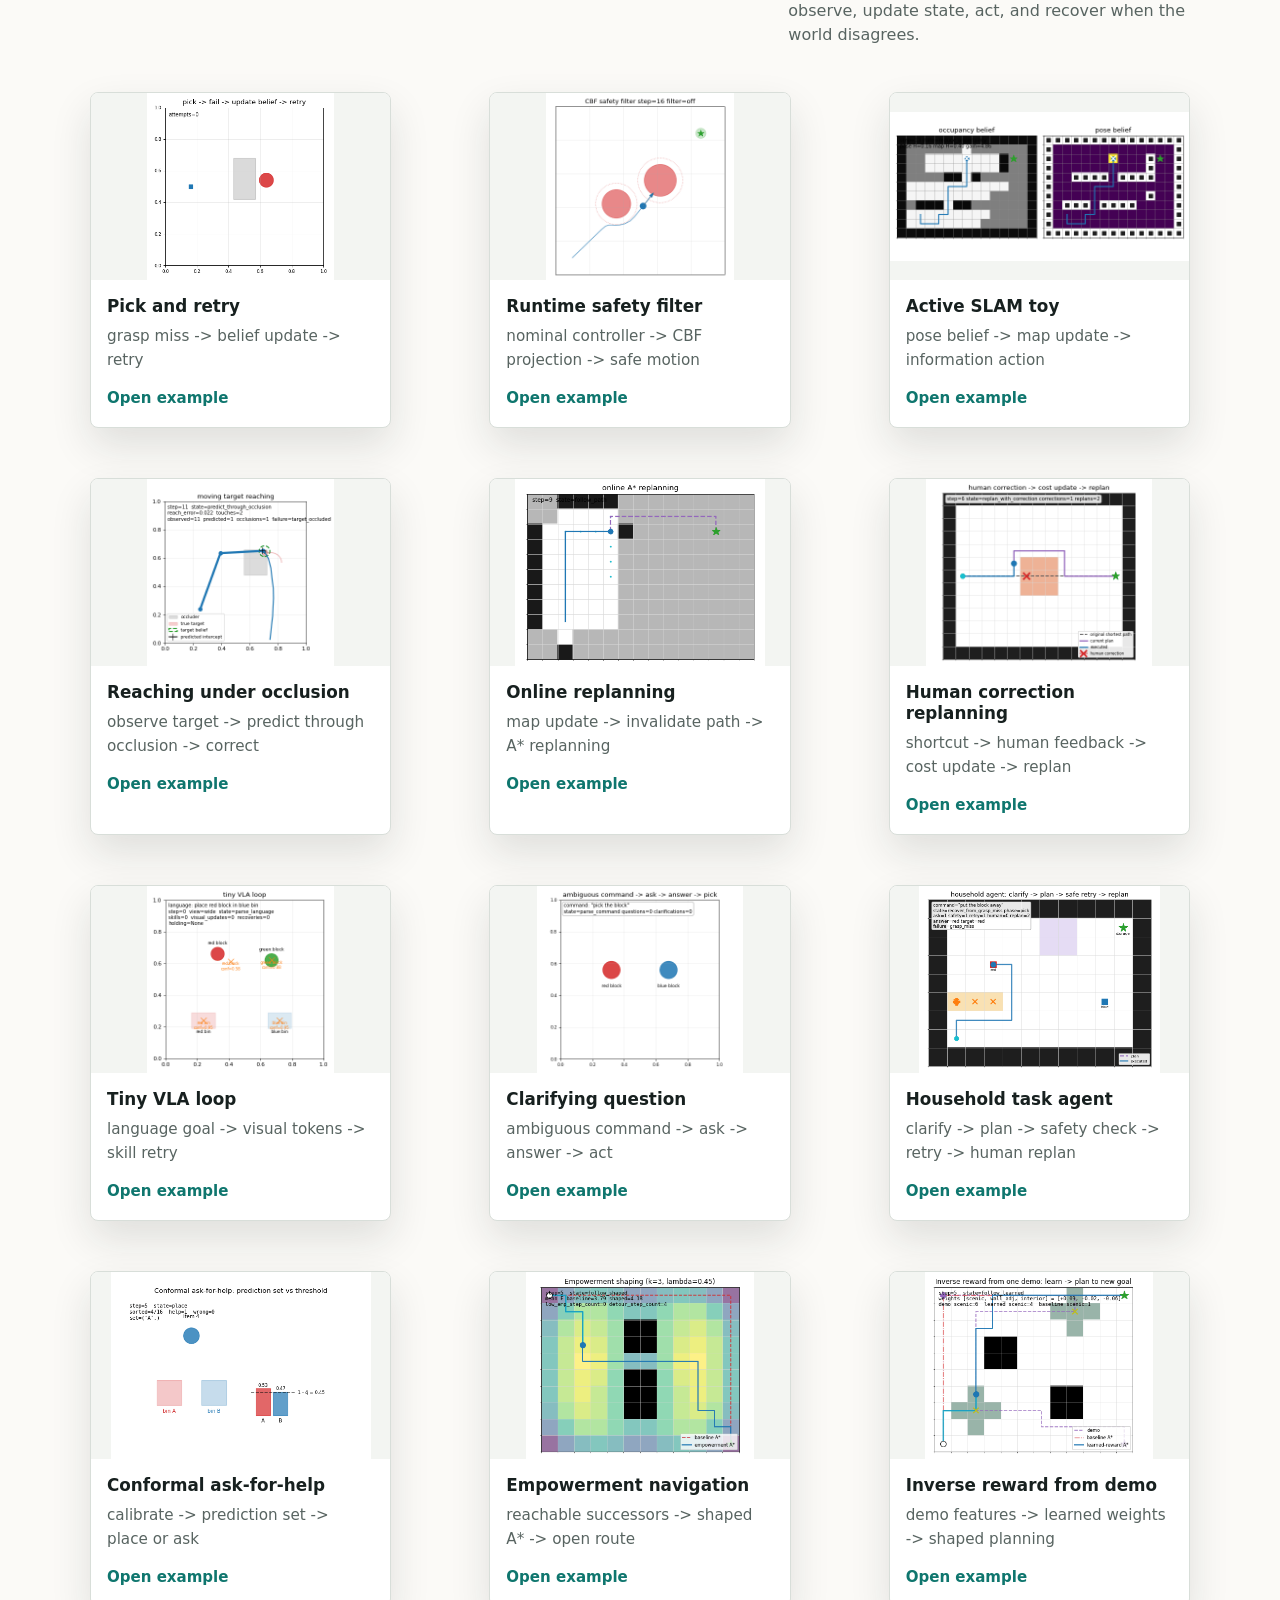
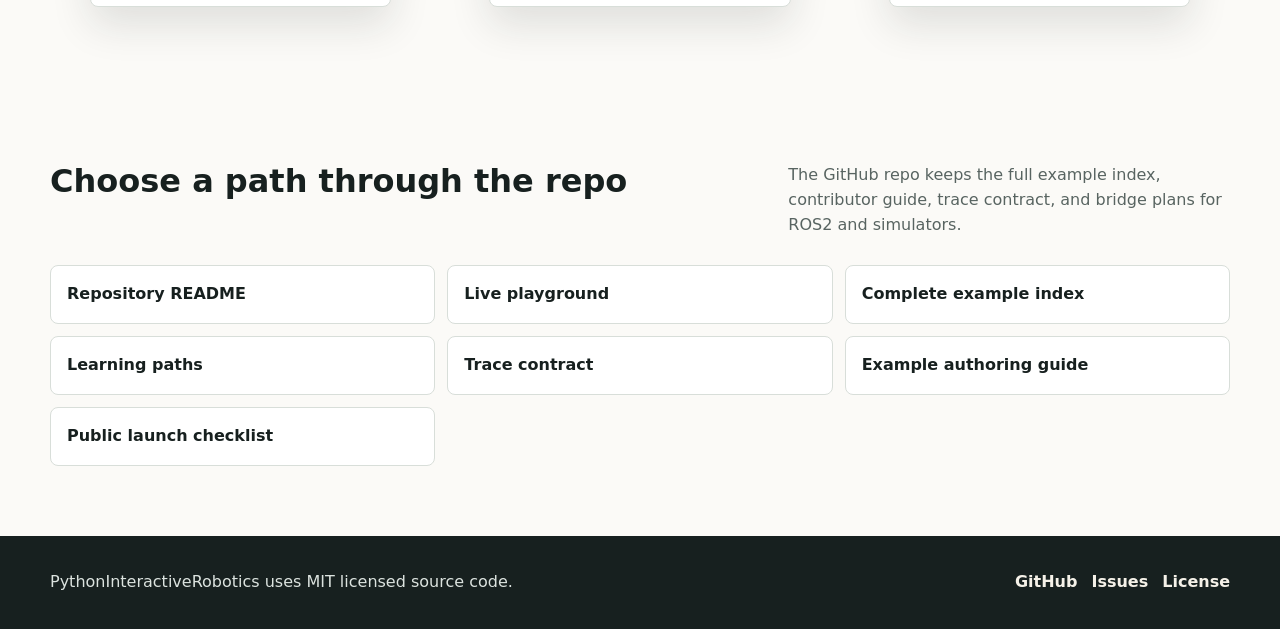
==== commit 68b45e27: "Add live web playground" ====
--- a/docs/index.html
+++ b/docs/index.html
@@ -38,6 +38,7 @@
       <a class="brand" href="#top">PythonInteractiveRobotics</a>
       <div class="nav-links">
         <a href="#run">Run</a>
+        <a href="playground.html">Playground</a>
         <a href="#colab">Colab</a>
         <a href="#loops">Loops</a>
         <a href="#paths">Paths</a>
@@ -62,6 +63,10 @@
           >Star on GitHub</a>
           <a
             class="action-link"
+            href="playground.html"
+          >Try live</a>
+          <a
+            class="action-link"
             href="https://colab.research.google.com/github/rsasaki0109/PythonInteractiveRobotics/blob/main/notebooks/household_task_agent.ipynb"
           >Open in Colab</a>
           <a class="action-link" href="#run">Run the first loop</a>
@@ -298,6 +303,7 @@
           </div>
           <div class="path-list">
             <a href="https://github.com/rsasaki0109/PythonInteractiveRobotics">Repository README</a>
+            <a href="playground.html">Live playground</a>
             <a href="https://github.com/rsasaki0109/PythonInteractiveRobotics/blob/main/examples/README.md">Complete example index</a>
             <a href="learning_paths.md">Learning paths</a>
             <a href="trace.md">Trace contract</a>
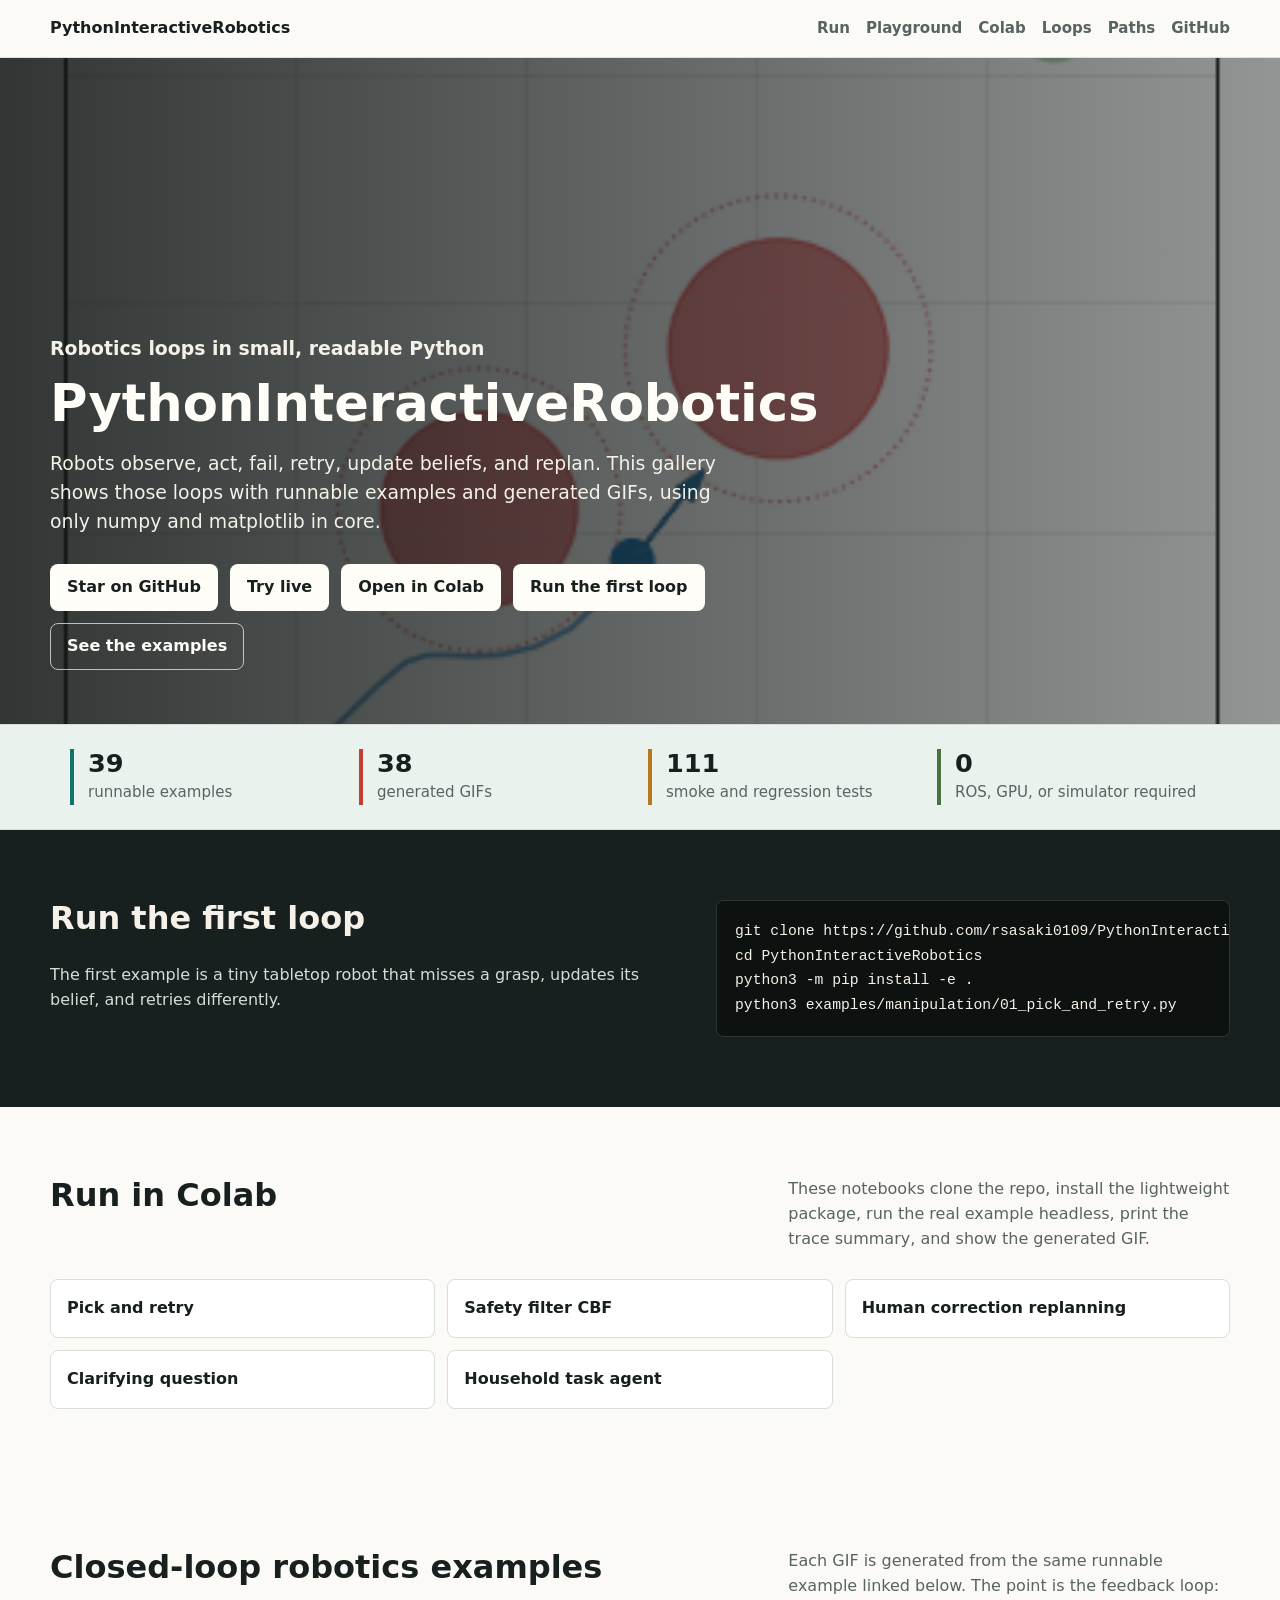
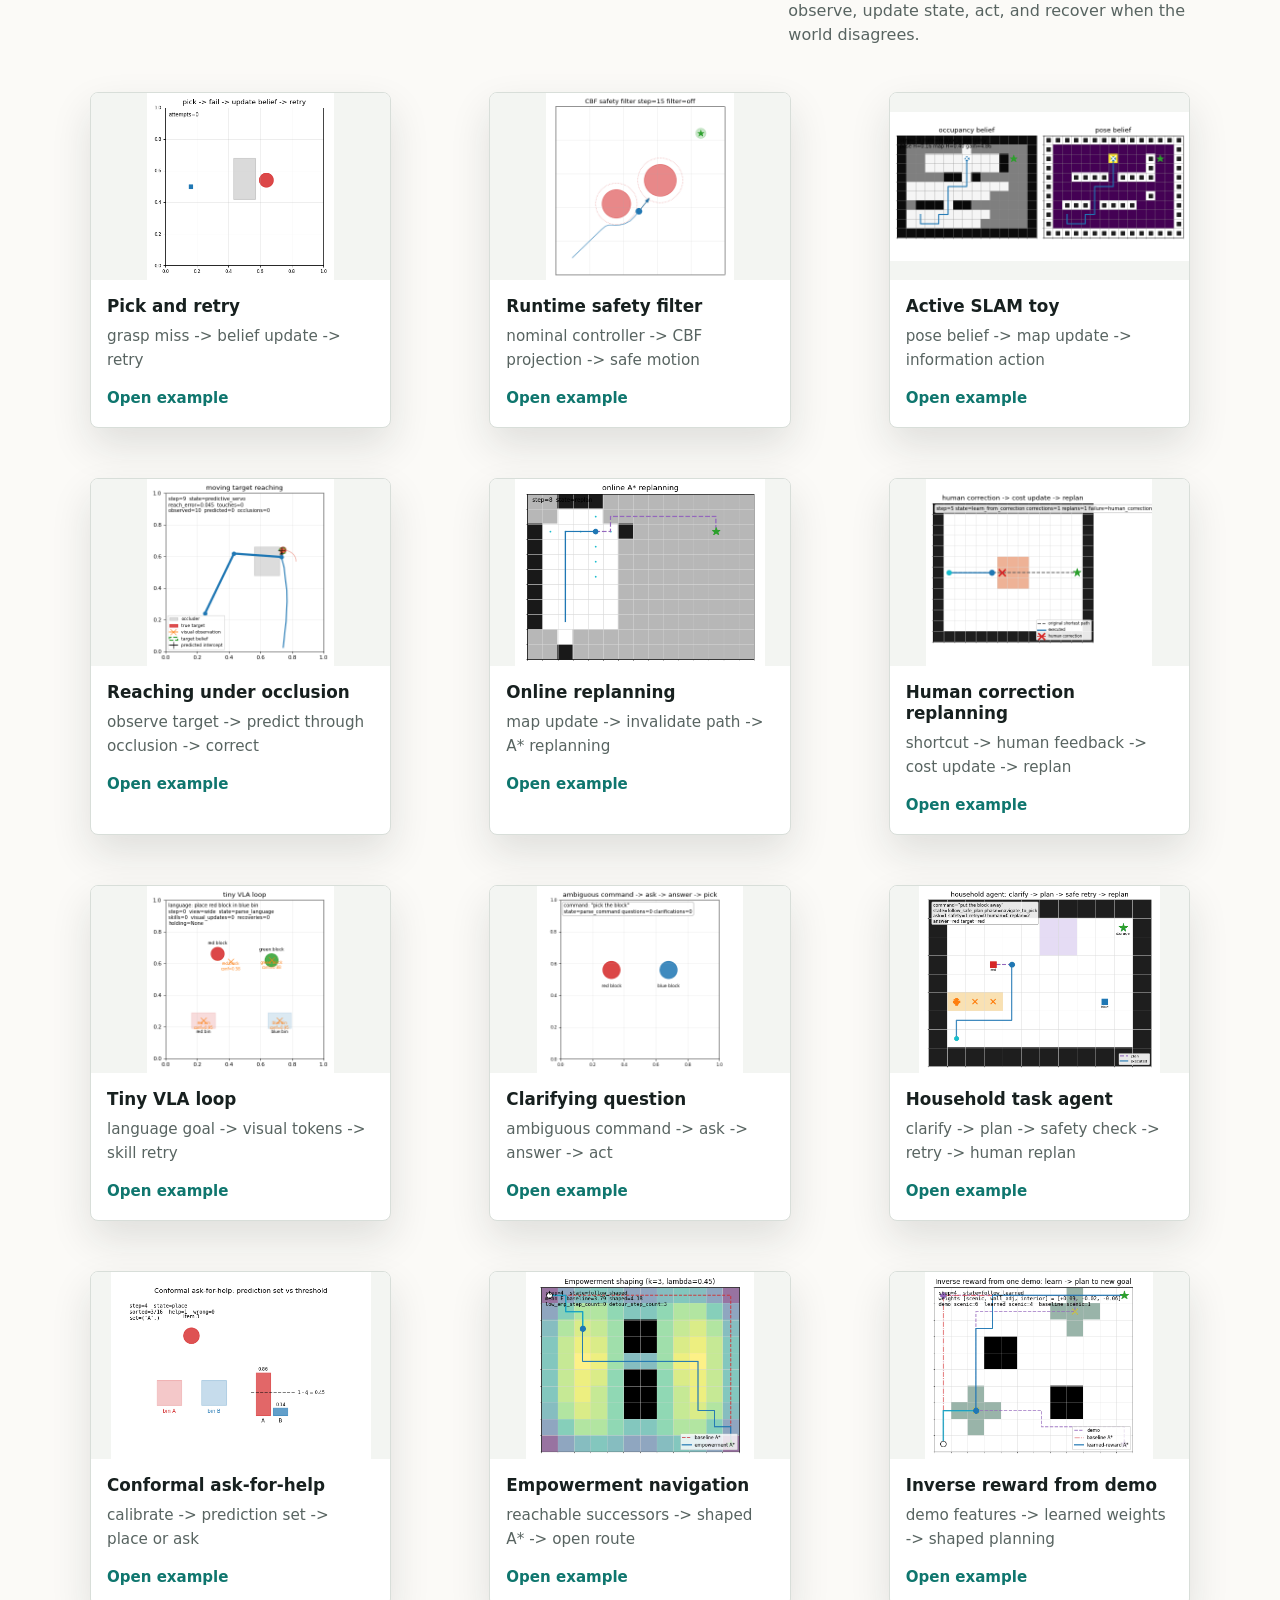
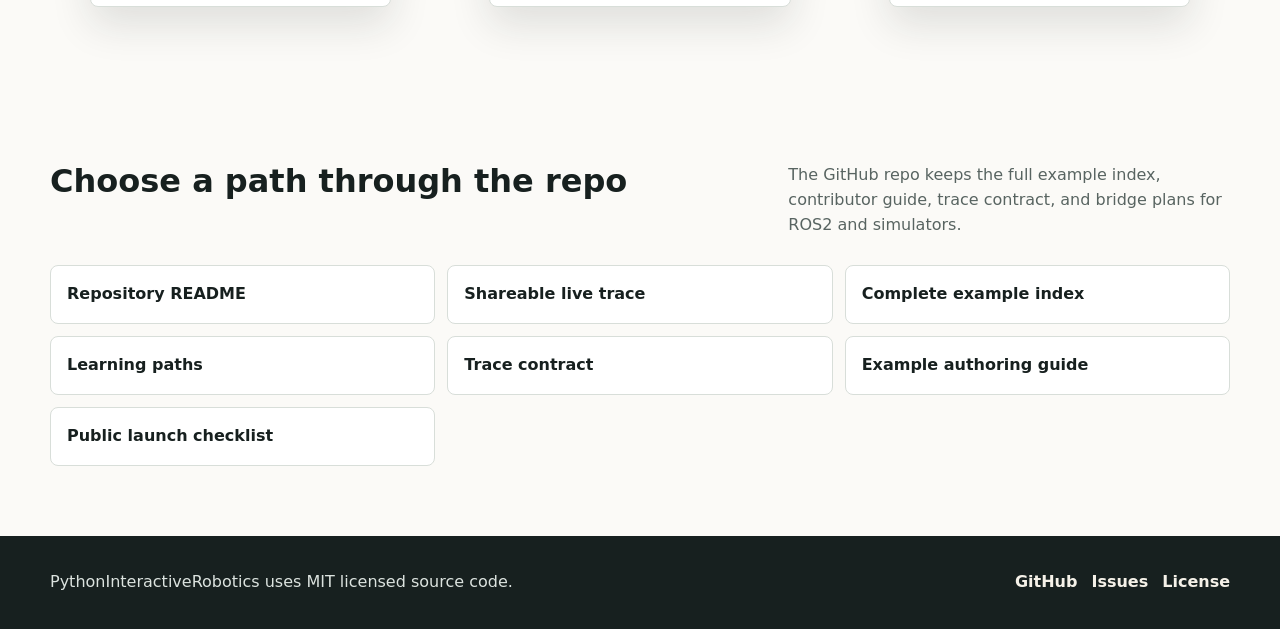
==== commit be327d95: "Add shareable playground scenarios" ====
--- a/docs/index.html
+++ b/docs/index.html
@@ -63,7 +63,7 @@
           >Star on GitHub</a>
           <a
             class="action-link"
-            href="playground.html"
+            href="playground.html?scenario=household&answer=red&autoplay=1"
           >Try live</a>
           <a
             class="action-link"
@@ -86,7 +86,7 @@
           <span>generated GIFs</span>
         </div>
         <div class="stat">
-          <strong>109</strong>
+          <strong>111</strong>
           <span>smoke and regression tests</span>
         </div>
         <div class="stat">
@@ -303,7 +303,7 @@
           </div>
           <div class="path-list">
             <a href="https://github.com/rsasaki0109/PythonInteractiveRobotics">Repository README</a>
-            <a href="playground.html">Live playground</a>
+            <a href="playground.html?scenario=household&answer=red&autoplay=1">Shareable live trace</a>
             <a href="https://github.com/rsasaki0109/PythonInteractiveRobotics/blob/main/examples/README.md">Complete example index</a>
             <a href="learning_paths.md">Learning paths</a>
             <a href="trace.md">Trace contract</a>
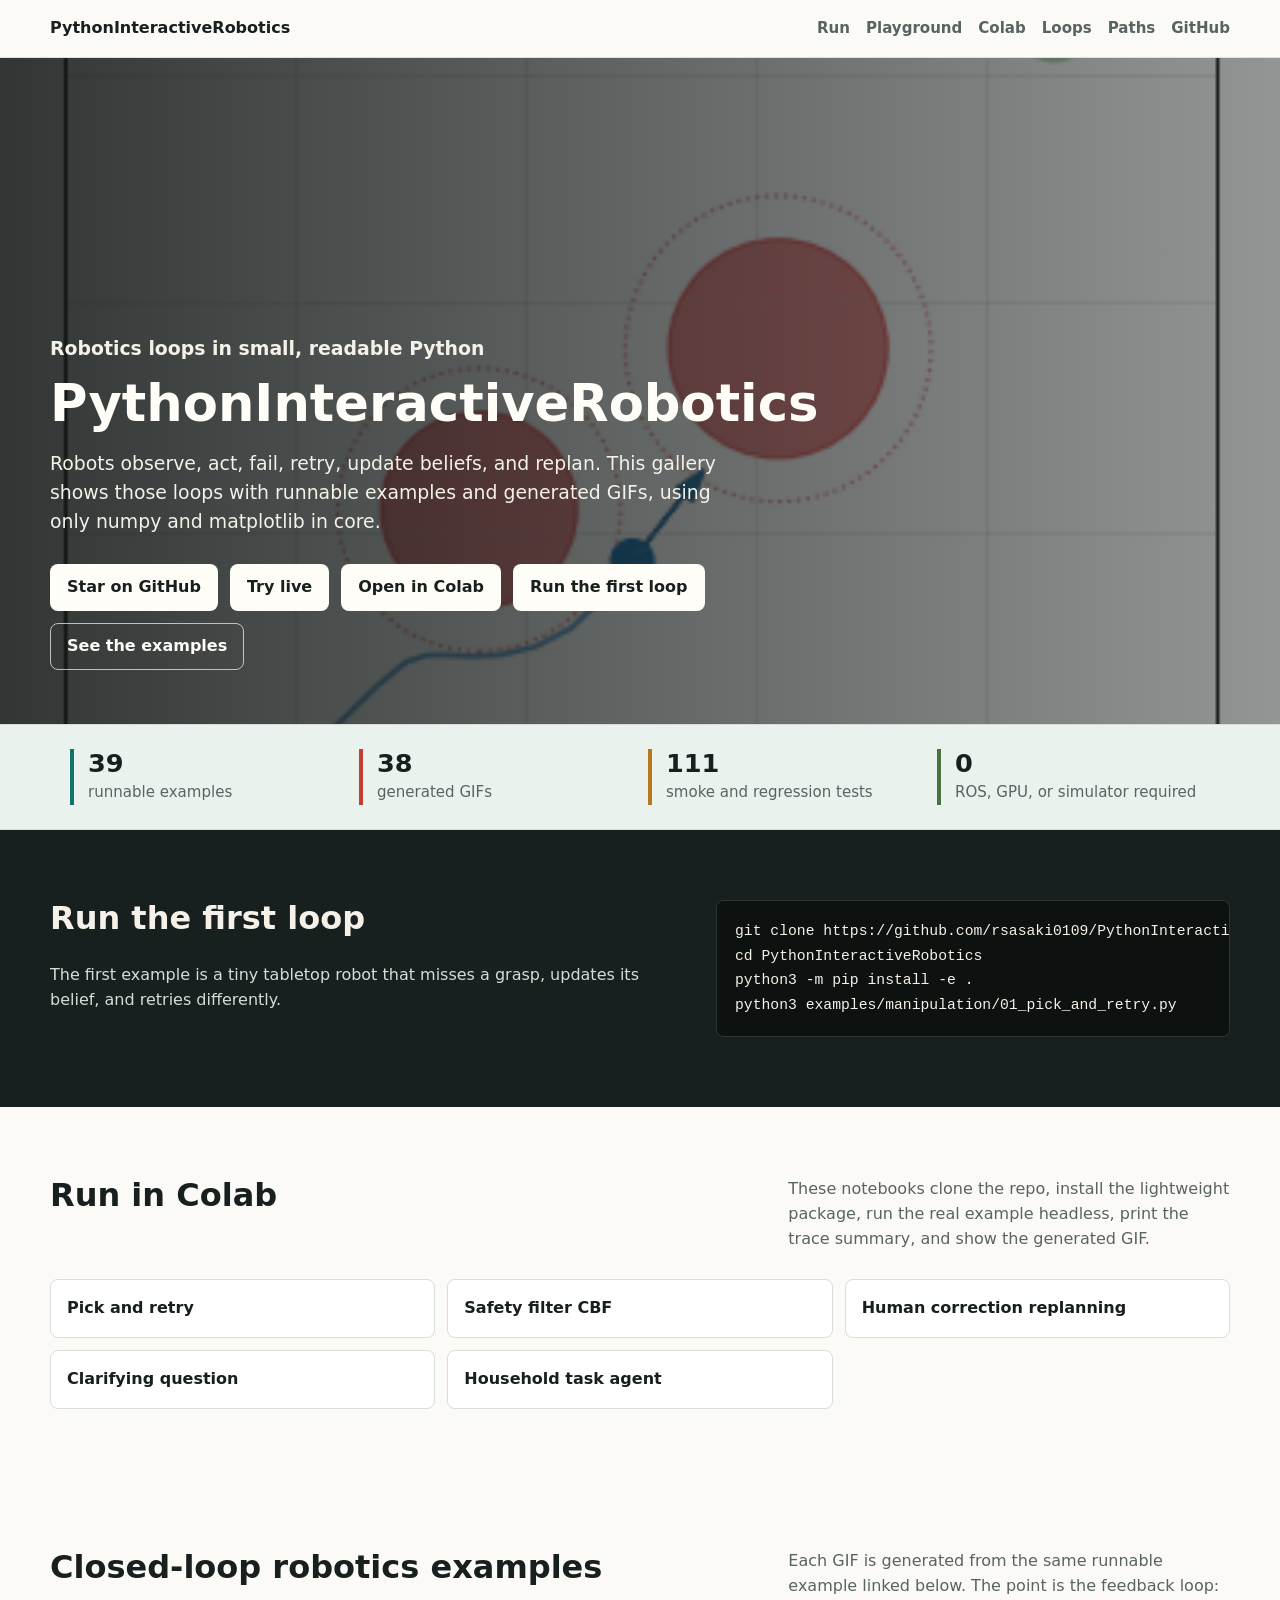
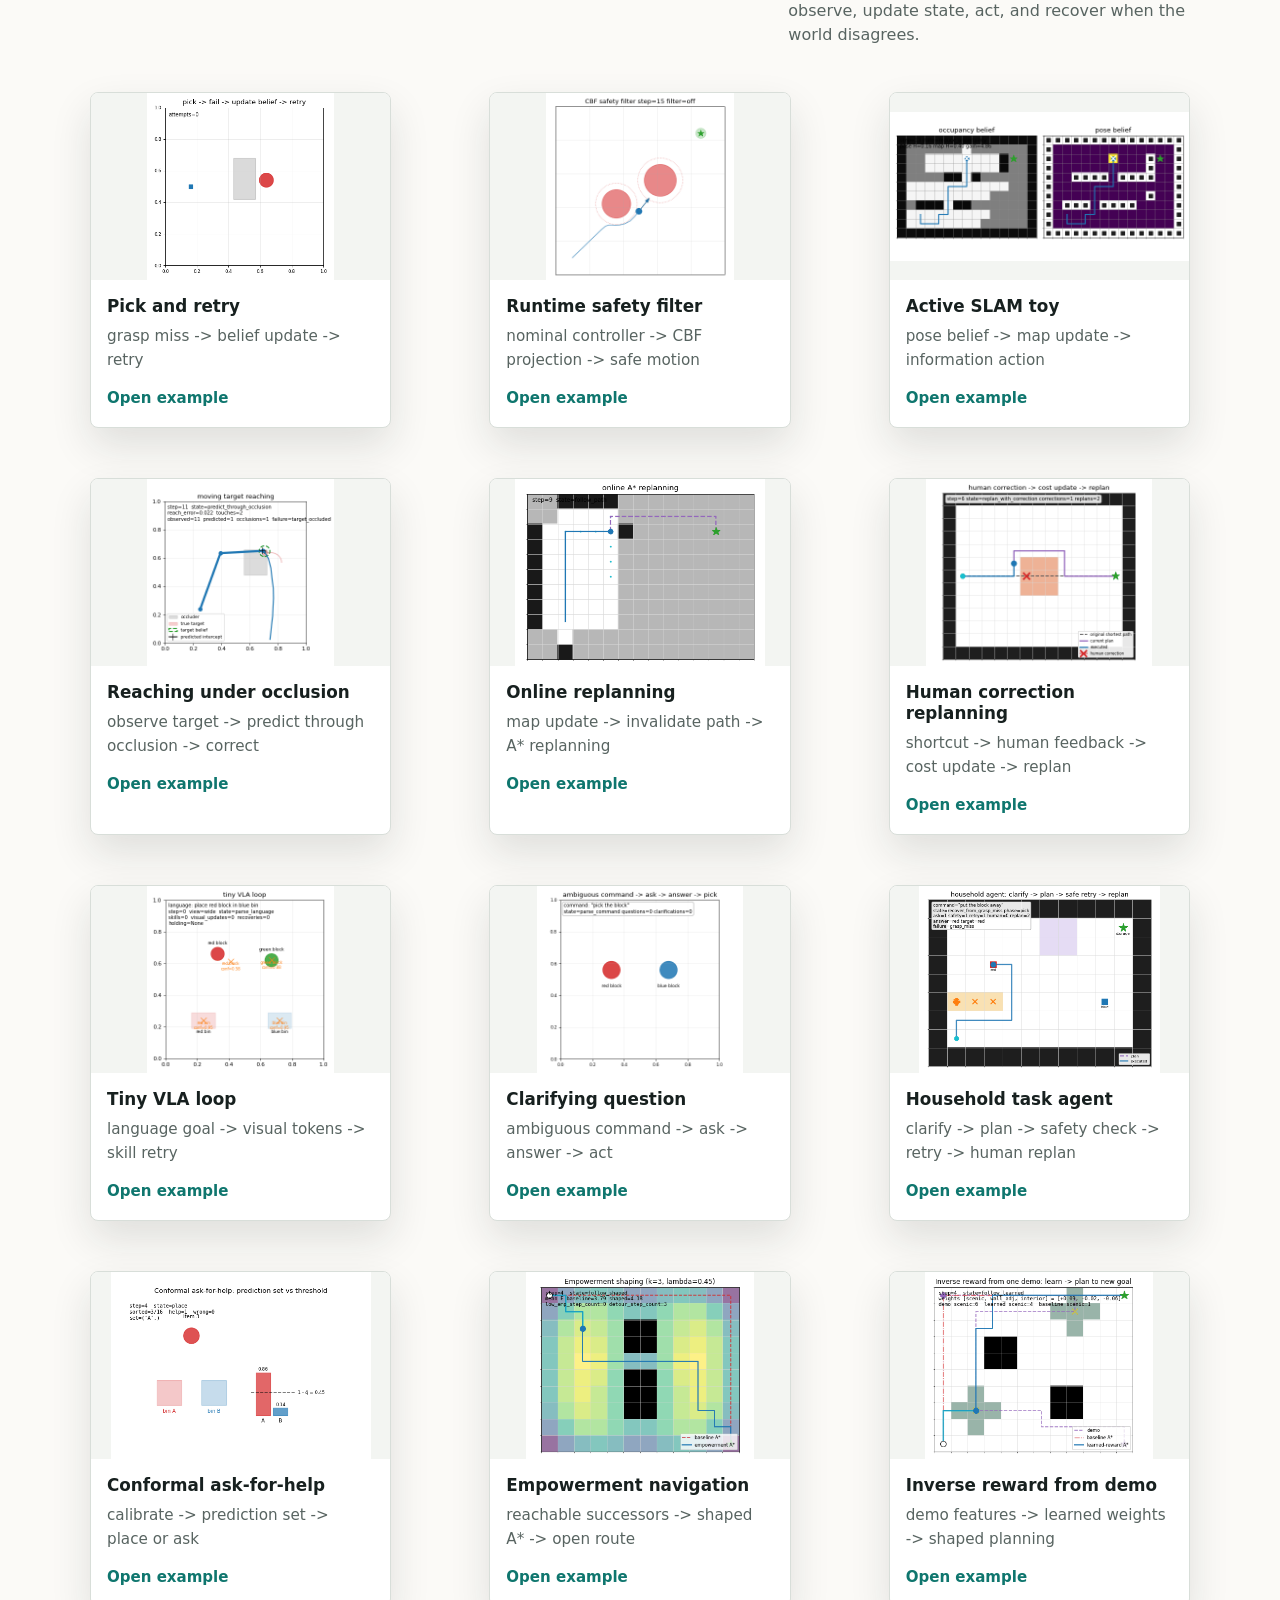
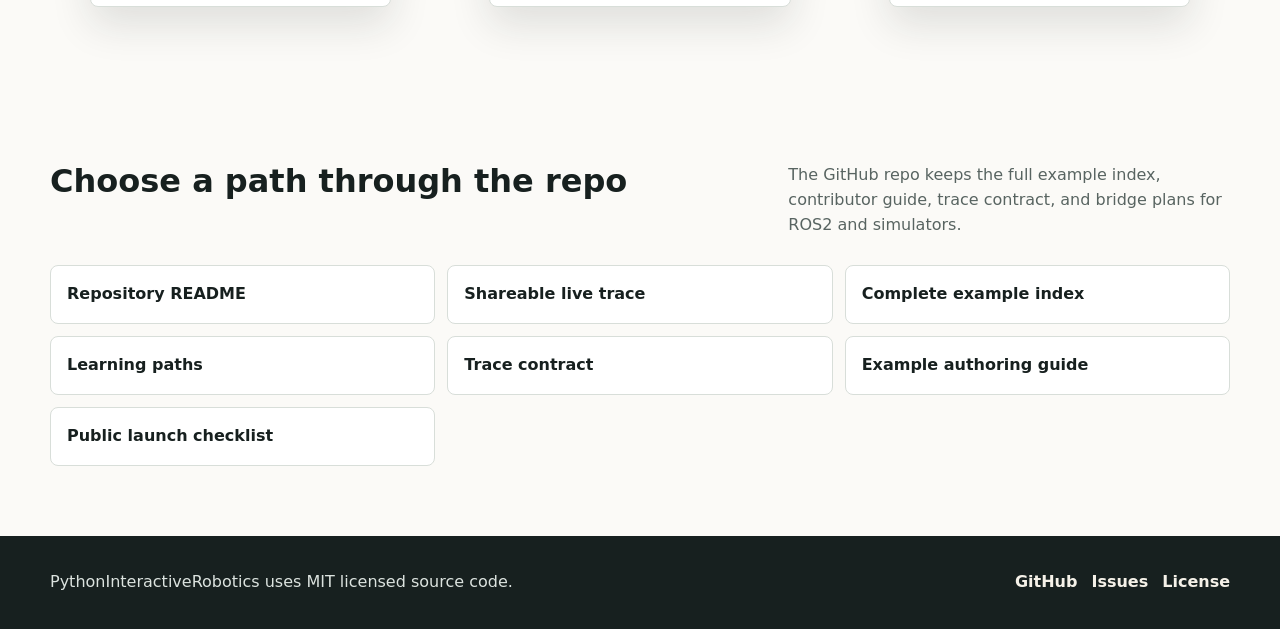
==== commit 2fbc9bb9: "Add playground compare mode" ====
--- a/docs/index.html
+++ b/docs/index.html
@@ -63,7 +63,7 @@
           >Star on GitHub</a>
           <a
             class="action-link"
-            href="playground.html?scenario=household&answer=red&autoplay=1"
+            href="playground.html?scenario=household&answer=red&compare=1&autoplay=1"
           >Try live</a>
           <a
             class="action-link"
@@ -303,7 +303,7 @@
           </div>
           <div class="path-list">
             <a href="https://github.com/rsasaki0109/PythonInteractiveRobotics">Repository README</a>
-            <a href="playground.html?scenario=household&answer=red&autoplay=1">Shareable live trace</a>
+            <a href="playground.html?scenario=household&answer=red&compare=1&autoplay=1">Shareable live trace</a>
             <a href="https://github.com/rsasaki0109/PythonInteractiveRobotics/blob/main/examples/README.md">Complete example index</a>
             <a href="learning_paths.md">Learning paths</a>
             <a href="trace.md">Trace contract</a>
